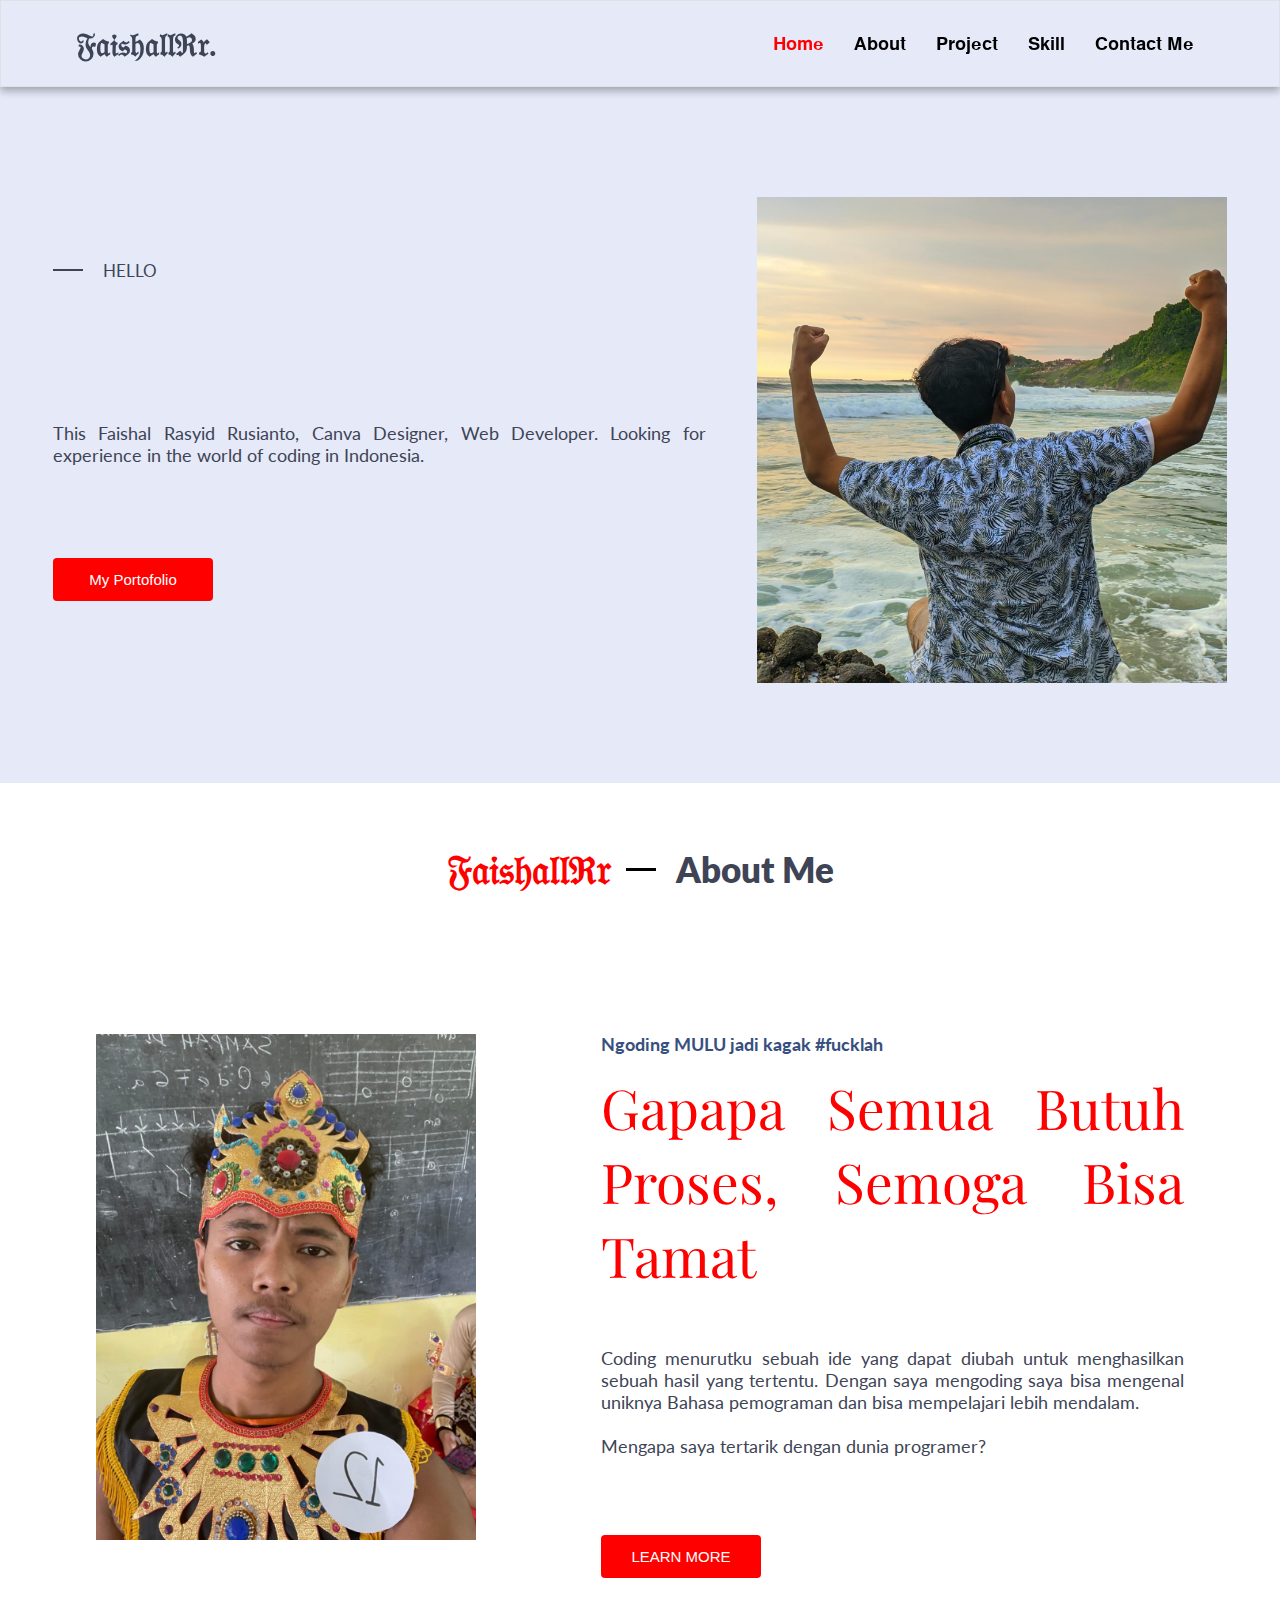
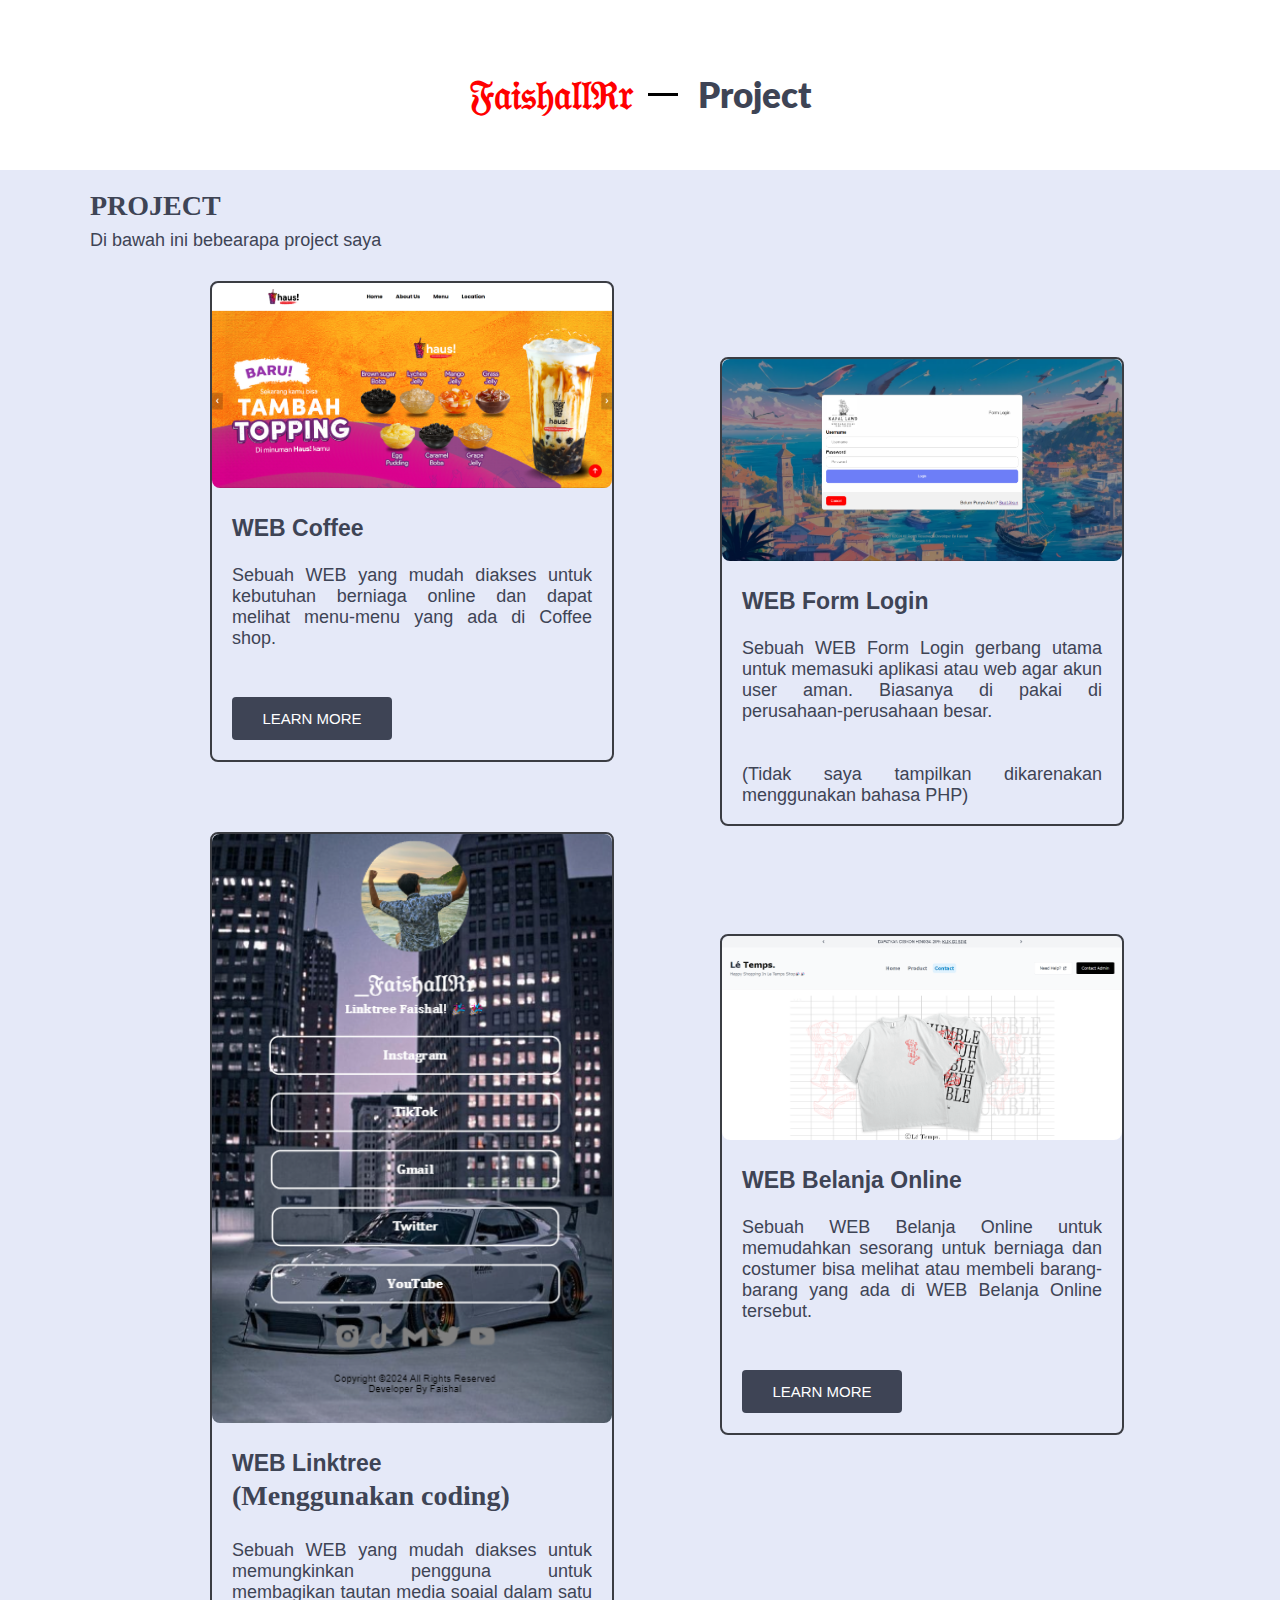
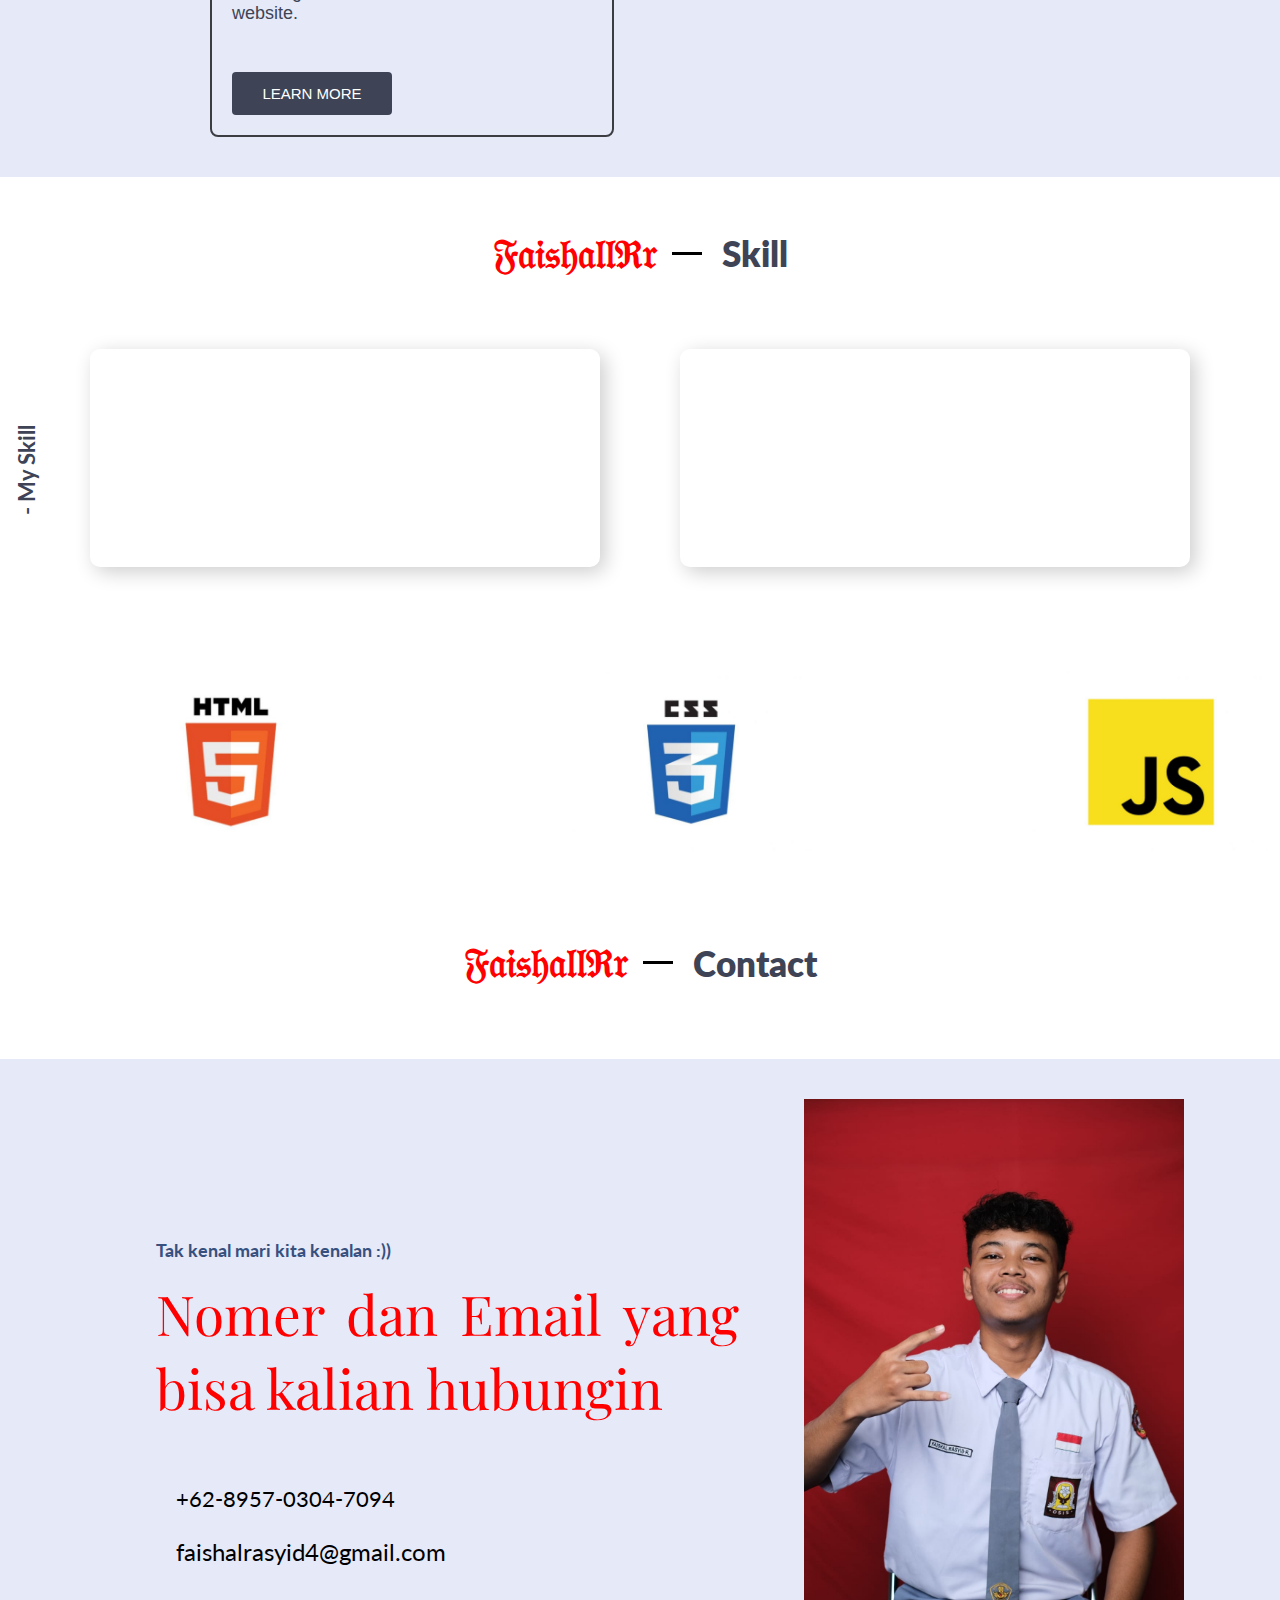
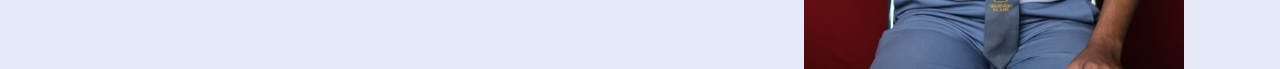
==== index.html @ b881c372 "testing" ====
<!DOCTYPE html>
<html lang="en">
  <head>
    <meta charset="UTF-8" />
    <meta name="viewport" content="width=device-width, initial-scale=1.0" />
    <title>MyPortofolio</title>

    <link rel="preconnect" href="https://fonts.googleapis.com" />
    <link rel="preconnect" href="https://fonts.gstatic.com" crossorigin />
    <link
      href="https://fonts.googleapis.com/css2?family=Lato:ital,wght@0,100;0,300;0,400;0,700;0,900;1,100;1,300;1,400;1,700;1,900&family=Lexend:wght@100..900&display=swap"
      rel="stylesheet"
    />

    <link rel="preconnect" href="https://fonts.googleapis.com" />
    <link rel="preconnect" href="https://fonts.gstatic.com" crossorigin />
    <link
      href="https://fonts.googleapis.com/css2?family=Playfair+Display:ital,wght@0,400..900;1,400..900&display=swap"
      rel="stylesheet"
    />

    <link
      rel="stylesheet"
      href="https://cdnjs.cloudflare.com/ajax/libs/font-awesome/6.6.0/css/all.min.css"
      integrity="sha512-Kc323vGBEqzTmouAECnVceyQqyqdsSiqLQISBL29aUW4U/M7pSPA/gEUZQqv1cwx4OnYxTxve5UMg5GT6L4JJg=="
      crossorigin="anonymous"
      referrerpolicy="no-referrer"
    />
    <link rel="stylesheet" href="style.css" />
  </head>

  <body>
    <div id="home"></div>
    <header>
      <h1 class="logo"><a href="#home" class="icon-1">𝔉𝔞𝔦𝔰𝔥𝔞𝔩𝔩ℜ𝔯.</a></h1>
      <nav>
        <ul>
          <li>
            <a href="#home" class="navbar" style="color: red" href="#home"
              >𝐇𝐨𝐦𝐞
            </a>
          </li>
          <li><a href="#about" class="navbar" href="#about">𝐀𝐛𝐨𝐮𝐭 </a></li>
          <li>
            <a href="#project" class="navbar" href="#service">𝐏𝐫𝐨𝐣𝐞𝐜𝐭 </a>
          </li>
          <li><a href="#skill" class="navbar" href="#pages">𝐒𝐤𝐢𝐥𝐥 </a></li>
          <li>
            <a href="#contact" class="navbar" href="#blog">𝐂𝐨𝐧𝐭𝐚𝐜𝐭 𝐌𝐞 </a>
          </li>
        </ul>
      </nav>
    </header>

    <div class="container">
      <div class="wrapper">
        <div class="line-text">
          <div class="line"></div>
          <div class="text">HELLO</div>
        </div>
        <div class="text-container">
          <p class="username">
            I’m <span style="color: red">Faishal</span> Rasyid Rusianto
          </p>
        </div>
        <p class="font-text-intro">
          This Faishal Rasyid Rusianto, Canva Designer, Web Developer. Looking
          for experience in the world of coding in Indonesia.
        </p>
        <div class="icon">
          <a href="https://wa.me/62895703047094">
            <i class="fa-brands fa-whatsapp icons"></i
          ></a>
          <a href="https://www.instagram.com/_faishallrr/">
            <i class="fa-brands fa-instagram icons"></i
          ></a>
          <a href="https://x.com/dho_edho24"
            ><i class="fa-brands fa-square-x-twitter icons"></i
          ></a>
          <a href="https://www.tiktok.com/@faishallrr_">
            <i class="fa-brands fa-tiktok icons"></i
          ></a>
          <a href="mailto: faishalrasyid4@gmail.com">
            <i class="fa-solid fa-envelope icons"></i
          ></a>
          <a href="https://github.com/FaishallRr">
            <i class="fa-brands fa-github icons"></i
          ></a>
        </div>
        <a href="#about"
          ><button class="btn-next"><span>My Portofolio</span></button></a
        >
      </div>
      <img class="img-owner" src="./img/bg1.jpg" alt="owner" />
    </div>

    <div id="about" class="wrapper-1">
      <div class="text-center">
        <h1 class="title">
          <span href="#home" style="color: red">𝔉𝔞𝔦𝔰𝔥𝔞𝔩𝔩ℜ𝔯</span>
        </h1>
        <div class="line-1"></div>
        <p class="description">About Me</p>
      </div>
    </div>

    <div class="container-1">
      <div class="wrapper-2">
        <img class="owner" src="./img/owner.jpg" alt="owner" />
        <div class="title-1">
          <p class="title-3" style="color: #37507e">
            Ngoding MULU jadi kagak #fucklah
          </p>
          <div class="title-2">
            <p class="title-2">Gapapa Semua Butuh Proses, Semoga Bisa Tamat</p>
          </div>
          <p class="text-description">
            Coding menurutku sebuah ide yang dapat diubah untuk menghasilkan
            sebuah hasil yang tertentu. Dengan saya mengoding saya bisa mengenal
            uniknya Bahasa pemograman dan bisa mempelajari lebih mendalam.<br />
            <br />
            Mengapa saya tertarik dengan dunia programer?
          </p>
          <a href="./membantu.html"
            ><button class="btn-next-1"><span>LEARN MORE</span></button></a
          >
        </div>
      </div>
    </div>

    <div class="wrapper-project">
      <div class="text-center">
        <h1 class="title"><span style="color: red">𝔉𝔞𝔦𝔰𝔥𝔞𝔩𝔩ℜ𝔯</span></h1>
        <div id="project" class="line-1"></div>
        <p class="description">Project</p>
      </div>
    </div>

    <div class="text-project">
      <div class="background-project">
        <p class="project-title-1">PROJECT</p>
        <p class="project-description-1">Di bawah ini bebearapa project saya</p>
      </div>

      <div class="project">
        <div class="title-project">
          <div class="container-img">
            <img class="project-1" src="./img/project-1.png" alt="project-1" />
            <p class="project-title">WEB Coffee</p>
            <p class="project-description">
              Sebuah WEB yang mudah diakses untuk kebutuhan berniaga online dan
              dapat melihat menu-menu yang ada di Coffee shop.
            </p>
            <a href="https://websitekopiinaja.netlify.app/"
              ><button class="btn-next-2"><span>LEARN MORE</span></button></a
            >
          </div>
        </div>
        <div class="title-project">
          <div class="container-img-1">
            <img class="project-1" src="./img/project-2.png" alt="project-1" />
            <p class="project-title">WEB Form Login</p>
            <p class="project-description">
              Sebuah WEB Form Login gerbang utama untuk memasuki aplikasi atau
              web agar akun user aman. Biasanya di pakai di
              perusahaan-perusahaan besar. <br /><br /><br />

              (Tidak saya tampilkan dikarenakan menggunakan bahasa PHP)
            </p>
          </div>
        </div>
      </div>

      <div class="project">
        <div class="title-project">
          <div class="container-img-2">
            <img class="project-1" src="./img/project-4.png" alt="project-1" />
            <p class="project-title">WEB Linktree</p>
            <p class="project-title-1">(Menggunakan coding)</p>
            <p class="project-description">
              Sebuah WEB yang mudah diakses untuk memungkinkan pengguna untuk
              membagikan tautan media soaial dalam satu website.
            </p>
            <a href="https://linktreefaishalrr.netlify.app/"
              ><button class="btn-next-2"><span>LEARN MORE</span></button></a
            >
          </div>
        </div>
        <div class="title-project">
          <div class="container-img-3">
            <img class="project-1" src="./img/project-3.png" alt="project-1" />
            <p class="project-title">WEB Belanja Online</p>
            <p class="project-description">
              Sebuah WEB Belanja Online untuk memudahkan sesorang untuk berniaga
              dan costumer bisa melihat atau membeli barang-barang yang ada di
              WEB Belanja Online tersebut.
            </p>
            <a href="https://websiteletemps.netlify.app/"
              ><button class="btn-next-2"><span>LEARN MORE</span></button></a
            >
          </div>
        </div>
      </div>
    </div>

    <div id="skill" class="wrapper-skill">
      <div class="text-center">
        <h1 class="title"><span style="color: red">𝔉𝔞𝔦𝔰𝔥𝔞𝔩𝔩ℜ𝔯</span></h1>
        <div class="line-1"></div>
        <p class="description">Skill</p>
      </div>
    </div>

    <div class="container-1">
      <div class="skill">
        <div class="skill-bars">
          <div class="bar">
            <div class="info">
              <span>HTML</span>
            </div>
            <div class="progress-line html">
              <span></span>
            </div>
          </div>
          <div class="bar">
            <div class="info">
              <span>CSS</span>
            </div>
            <div class="progress-line css">
              <span></span>
            </div>
          </div>
          <div class="bar">
            <div class="info">
              <span>Javascript</span>
            </div>
            <div class="progress-line javascript">
              <span></span>
            </div>
          </div>
        </div>

        <div class="skill-bars">
          <div class="bar">
            <div class="info">
              <span>PHP</span>
            </div>
            <div class="progress-line microsoft">
              <span></span>
            </div>
          </div>
          <div class="bar">
            <div class="info">
              <span>Mobile</span>
            </div>
            <div class="progress-line adobe">
              <span></span>
            </div>
          </div>
        </div>
      </div>
      <p class="inclined-text">- My Skill</p>
    </div>

    <div class="logo-container-1">
      <div class="logos-1">
        <img src="./img/gambar-1.jpg" alt="Logo 1" />
        <img src="./img/gambar-2.jpg" alt="Logo 2" />
        <img src="./img/gambar-3.jpg" alt="Logo 3" />
        <img src="./img/gambar-4.jpg" alt="Logo 4" />
        <img src="./img/gambar-1.jpg" alt="Logo 5" />
        <img src="./img/gambar-2.jpg" alt="Logo 6" />
        <img src="./img/gambar-3.jpg" alt="Logo 7" />
        <img src="./img/gambar-4.jpg" alt="Logo 8" />

        <img src="./img/gambar-1.jpg" alt="Logo 1" />
        <img src="./img/gambar-2.jpg" alt="Logo 2" />
        <img src="./img/gambar-3.jpg" alt="Logo 3" />
        <img src="./img/gambar-4.jpg" alt="Logo 4" />
        <img src="./img/gambar-1.jpg" alt="Logo 5" />
        <img src="./img/gambar-2.jpg" alt="Logo 6" />
        <img src="./img/gambar-3.jpg" alt="Logo 7" />
        <img src="./img/gambar-4.jpg" alt="Logo 8" />

        <img src="./img/gambar-1.jpg" alt="Logo 1" />
        <img src="./img/gambar-2.jpg" alt="Logo 2" />
        <img src="./img/gambar-3.jpg" alt="Logo 3" />
        <img src="./img/gambar-4.jpg" alt="Logo 4" />
        <img src="./img/gambar-1.jpg" alt="Logo 5" />
        <img src="./img/gambar-2.jpg" alt="Logo 6" />
        <img src="./img/gambar-3.jpg" alt="Logo 7" />
        <img src="./img/gambar-4.jpg" alt="Logo 8" />
      </div>
    </div>

    <script>
      document.addEventListener("DOMContentLoaded", function () {
        const logos = document.querySelector(".logos");

        // Gandakan konten logo agar scrolling terlihat terus menerus
        logos.innerHTML +=
          logos.innerHTML +=
          logos.innerHTML +=
          logos.innerHTML +=
          logos.innerHTML +=
            logos.innerHTML;
      });
    </script>

    <div id="skill" class="wrapper-skill-1">
      <div class="text-center">
        <h1 class="title"><span style="color: red">𝔉𝔞𝔦𝔰𝔥𝔞𝔩𝔩ℜ𝔯</span></h1>
        <div class="line-1"></div>
        <p class="description">Contact</p>
      </div>
    </div>

    <div id="contact" class="container-3">
      <div class="wrapper-2">
        <div class="title-1">
          <p class="title-3" style="color: #37507e">
            Tak kenal mari kita kenalan :))
          </p>
          <div class="title-2">
            <p class="title-2">Nomer dan Email yang bisa kalian hubungin</p>
          </div>
          <div class="icons-1">
            <a href="https://wa.me/62895703047094" class="huruf-icon">
              <i class="text-icon fa-brands fa-whatsapp icons-1"> </i>
              +62-8957-0304-7094</a
            >
          </div>
          <div class="icons-1">
            <a href="mailto: faishalrasyid4@gmail.com" class="huruf-icon">
              <i class="text-icon fa-solid fa-envelope icons-1"> </i>
            </a>
            <a href="mailto: faishalrasyid4@gmail.com" class="icons-text"
              >faishalrasyid4@gmail.com</a
            >
          </div>
        </div>
        <img class="container-owner owner" src="./img/bg2.jpg" alt="owner" />
      </div>
    </div>
  </body>
</html>
---- style.css ----
*,
html {
  scroll-behavior: smooth;
}

body {
  padding: 0;
  margin: 0;
  font-family: "Lato", sans-serif;
  box-sizing: border-box;
}

header {
  position: sticky;
  top: 0;

  width: auto;
  height: auto;
  background-color: #e5e9f8;
  color: black;
  display: flex;
  flex-wrap: wrap;
  justify-content: center;
  align-items: center;
  gap: 15px;
  z-index: 10;

  border: 1px solid #dee2e6;
  box-shadow: 0 4px 8px rgba(0, 0, 0, 0.3);
}

nav ul {
  display: flex;
  transform: translatex(-70px);
  -webkit-transform: translatex(-70px);
  -moz-transform: translatex(-70px);
  -ms-transform: translatex(-70px);
  -o-transform: translatex(-70px);
}

li {
  list-style-type: none;
  padding: 15px;
  font-size: 18px;
}

.navbar {
  text-decoration: none;
  color: black;
}

.navbar:hover {
  color: red;
  transition: all 0.5s ease 0s;
  -webkit-transition: all 0.5s ease 0s;
  -moz-transition: all 0.5s ease 0s;
  -ms-transition: all 0.5s ease 0s;
  -o-transition: all 0.5s ease 0s;
}

.logo {
  cursor: pointer;
  margin-right: auto;
  margin-left: 75px;
  font-size: 40;
}

.logo:hover {
  color: red;
  transition: all 0.5s ease 0s;
  -webkit-transition: all 0.5s ease 0s;
  -moz-transition: all 0.5s ease 0s;
  -ms-transition: all 0.5s ease 0s;
  -o-transition: all 0.5s ease 0s;
}

.btn-contact {
  cursor: pointer;
  background-color: red;
  color: white;
  border: none;
  font-size: 16px;
  padding: 8px;
  margin-right: 30px;
  margin-left: 15px;
  border-radius: 8px 8px 8px 8px;
  -webkit-border-radius: 8px 8px 8px 8px;
  -moz-border-radius: 8px 8px 8px 8px;
  -ms-border-radius: 8px 8px 8px 8px;
  -o-border-radius: 8px 8px 8px 8px;
}

.img-owner {
  max-width: 470px;
  width: 100%;
  margin-left: -65px;
  justify-content: center;
  align-items: center;
}

.text-intro {
  background-color: #3e4455;
}

.line-text {
  display: flex;
  align-items: center;
  margin: 0px;
}
.line {
  flex-grow: 1; /* Membuat garis mengisi ruang yang tersedia */
  border-bottom: 2px solid #3e4455;
  margin-right: 20px; /* Jarak antara garis dan teks */
  /* Ubah nilai ini untuk mengatur panjang garis */
  max-width: 30px; /* Panjang maksimum garis */
}

.text {
  font-family: "Lato", sans-serif;
  color: #3e4455;
  font-size: 17px;
}

.username {
  width: 90%;
  font-family: inherit;
  margin-top: 20px;
  font-size: 55px;
  font-weight: bold;
  color: #3e4455;
  white-space: nowrap;

  /*animasi transisi I`m Faishal*/
  overflow: hidden;
  width: 0;
  animation: typing 4s ease forwards, reverseTyping 4s ease 6s forwards;
  -webkit-animation: typing 4s ease forwards, reverseTyping 4s ease 6s forwards;
}

@keyframes typing {
  from {
    width: 0;
  }
  to {
    width: 90%;
  }
}

.font-text-intro {
  margin-top: 0px;
  font-family: "Lato", sans-serif;
  font-size: 18px;
  width: 85%;
  max-width: 1200px;
  text-align: justify;
  /* Membuat teks rata kanan-kiri */
  flex-wrap: wrap;
  /* Agar elemen bisa berpindah baris jika layar kecil */
  color: #3e4455;
}

.container {
  width: 100%;
  height: auto;
  padding: 0;
  padding-top: 110px;
  padding-bottom: 100px;
  display: flex;
  gap: 1px;
  justify-content: center;
  align-items: center;
  margin-top: 0px;
  flex-wrap: wrap;
  background-color: #e5e9f8;
}

.container-1 {
  width: 100%;
  height: auto;
  padding: 0;
  padding-top: 50px;
  display: flex;
  gap: 1px;
  justify-content: center;
  align-items: center;
  margin-bottom: 40px;
  margin-top: -40px;
  flex-direction: column;
}

.container-2 {
  width: 100%;
  height: auto;
  padding: 0;
  padding-top: 50px;
  display: flex;
  gap: 1px;
  justify-content: center;
  align-items: center;
  margin-top: 40px;
  flex-direction: column;
  background-color: #e5e9f8;
}

.container-3 {
  width: 100%;
  height: auto;
  padding: 0;
  padding-top: 0px;
  display: flex;
  gap: 1px;
  justify-content: center;
  align-items: center;
  margin-bottom: 0px;
  flex-direction: column;
  background-color: #e5e9f8;
  margin-top: -80px;
}

.wrapper-skill-1 {
  width: 100%;
  background-color: white;
  font-size: 15px;
  text-align: center;
  margin-top: -20px;
  margin-bottom: 120px;
}

.inclined-text {
  display: inline-block;
  /*Agartransformasibekerjadenganbaik*/
  font-size: 22px;
  /*Ukuranteks*/
  transform: rotate(-90deg);
  /*Kemiringantekstegaklurus*/
  transform-origin: left bottom;
  /*Titikasaltransformasi*/
  white-space: nowrap;
  /*Agartekstidakmembungkus*/
  font-weight: bolder;
  color: #3e4455;
  margin-right: 1110px;
  margin-top: -130px;
}

.wrapper {
  flex-wrap: wrap;
  width: 60%;
}

.btn-next {
  border-radius: 4px;
  background-color: red;
  border: none;
  color: #fff;
  text-align: center;
  font-size: 15px;
  padding: 13px;
  width: 160px;
  transition: all 0.5s;
  cursor: pointer;
  margin-top: 40px;
  -webkit-border-radius: 4px;
  -moz-border-radius: 4px;
  -ms-border-radius: 4px;
  -o-border-radius: 4px;
  margin-bottom: 20px;
}

.btn-next {
  cursor: pointer;
  display: inline-block;
  position: relative;
  transition: 0.5s;
}

.btn-next:after {
  content: "»";
  position: absolute;
  opacity: 0;
  top: 12px;
  right: -20px;
  transition: 0.5s;
}

.btn-next:hover {
  padding-right: 24px;
  padding-left: 8px;
}

.btn-next:hover:after {
  opacity: 1;
  right: 10px;
}

.btn-next-1 {
  border-radius: 4px;
  background-color: red;
  border: none;
  color: #fff;
  text-align: center;
  font-size: 15px;
  padding: 13px;
  width: 160px;
  transition: all 0.5s;
  cursor: pointer;
  margin-top: 60px;
  -webkit-border-radius: 4px;
  -moz-border-radius: 4px;
  -ms-border-radius: 4px;
  -o-border-radius: 4px;
  margin-bottom: 20px;
}

.btn-next-1 {
  cursor: pointer;
  display: inline-block;
  position: relative;
  transition: 0.5s;
}

.btn-next-1:after {
  content: "»";
  position: absolute;
  opacity: 0;
  top: 12px;
  right: -20px;
  transition: 0.5s;
}

.btn-next-1:hover {
  padding-right: 24px;
  padding-left: 8px;
}

.btn-next-1:hover:after {
  opacity: 1;
  right: 10px;
}

.wrapper-1 {
  text-align: center;
  justify-content: center;
  align-items: center;
  margin-top: 30px;
}

.text-center {
  text-align: center;
  justify-content: center;
  align-items: center;
  font-size: 20px;
  display: flex;
  gap: 15px;
}

.text-center-logo {
  text-align: center;
  justify-content: center;
  align-items: center;
  font-size: 20px;
  display: flex;
  gap: 15px;
}

.line-1 {
  flex-grow: 1; /* Membuat garis mengisi ruang yang tersedia */
  border-bottom: 3px solid black;
  margin-right: 20px; /* Jarak antara garis dan teks */
  /* Ubah nilai ini untuk mengatur panjang garis */
  max-width: 30px; /* Panjang maksimum garis */
  margin-right: 5px;
}

.description {
  font-family: "Lato", sans-serif;
  font-size: 35px;
  font-weight: 800;
  color: #3e4455;
}

.title {
  font-weight: 600;
}

.title-1 {
  font-family: "Lato", sans-serif;
  font-size: 18px;
  width: 65%;
  max-width: 1200px;
  text-align: justify;
  /* Membuat teks rata kanan-kiri */
  flex-wrap: wrap;
  /* Agar elemen bisa berpindah baris jika layar kecil */
  color: #3e4455;
  margin-left: 60px;
}

.title-2 {
  font-family: "Playfair Display", serif;
  font-size: 55px;
  color: red;
}

.title-3 {
  font-weight: bold;
  transform: translateY(40px);
  -webkit-transform: translateY(40px);
  -moz-transform: translateY(40px);
  -ms-transform: translateY(40px);
  -o-transform: translateY(40px);
}

.wrapper-2 {
  display: flex;
  width: 85%;
  height: auto;
  place-items: center;
  /*Centersitemsbothhorizontallyandvertically*/

  margin-top: 40px;
  gap: 65px;
}

.wrapper-skill {
  width: 100%;
  background-color: white;
  font-size: 15px;
  text-align: center;
  margin-top: 20px;
  margin-bottom: -80px;
}

.owner {
  max-width: 380px;
  width: 100%;
  flex-wrap: wrap;
}

.color-red {
  font-family: "Playfair Display", serif;
  color: red;
}

.text-description {
  margin-top: 40px;
}

::selection {
  color: #fff;
  background: #6594ee;
}
.skill-bars {
  padding: 25px 30px;
  margin-top: 70px;
  width: 450px;
  background: #fff;
  box-shadow: 5px 5px 20px rgba(0, 0, 0, 0.2);
  border-radius: 10px;
  justify-content: center;
  align-items: center;
}

.skill-bars .bar {
  margin: 20px 0;
}
.skill-bars .bar:first-child {
  margin-top: 0px;
}
.skill-bars .bar .info {
  margin-bottom: 5px;
}
.skill-bars .bar .info span {
  font-weight: 500;
  font-size: 17px;
  opacity: 0;
  animation: showText 0.5s 1s linear forwards;
}
@keyframes showText {
  100% {
    opacity: 1;
  }
}
.skill-bars .bar .progress-line {
  height: 10px;
  width: 100%;
  background: #f0f0f0;
  position: relative;
  transform: scaleX(0);
  transform-origin: left;
  border-radius: 10px;
  box-shadow: inset 0 1px 1px rgba(0, 0, 0, 0.05),
    0 1px rgba(255, 255, 255, 0.8);
  animation: animate 1s cubic-bezier(1, 0, 0.5, 1) forwards;
}
@keyframes animate {
  100% {
    transform: scaleX(1);
  }
}
.bar .progress-line span {
  height: 100%;
  position: absolute;
  border-radius: 10px;
  transform: scaleX(0);
  transform-origin: left;
  background: #3e4455;
  animation: animate 1s 1s cubic-bezier(1, 0, 0.5, 1) forwards;
}
.bar .progress-line.html span {
  width: 75%;
}
.bar .progress-line.css span {
  width: 55%;
}
.bar .progress-line.javascript span {
  width: 35%;
}
.bar .progress-line.microsoft span {
  width: 30%;
}
.bar .progress-line.adobe span {
  width: 15%;
}
.progress-line span::before {
  position: absolute;
  content: "";
  top: -10px;
  right: 0;
  height: 0;
  width: 0;
  border: 7px solid transparent;
  border-bottom-width: 0px;
  border-right-width: 0px;
  border-top-color: #37507e;
  opacity: 0;
  animation: showText2 0.5s 1.5s linear forwards;
}
.progress-line span::after {
  position: absolute;
  top: -28px;
  right: 0;
  font-weight: 500;
  background: #37507e;
  color: #fff;
  padding: 1px 8px;
  font-size: 12px;
  border-radius: 3px;
  opacity: 0;
  animation: showText2 0.5s 1.5s linear forwards;
}
@keyframes showText2 {
  100% {
    opacity: 1;
  }
}
.progress-line.html span::after {
  content: "75%";
}
.progress-line.css span::after {
  content: "55%";
}
.progress-line.javascript span::after {
  content: "35%";
}
.progress-line.microsoft span::after {
  content: "30%";
}
.progress-line.adobe span::after {
  content: "15%";
}

.skill {
  display: flex;
  gap: 80px;
  padding-bottom: 10px;
  margin-bottom: 40px;
}

.icons {
  font-size: 28px;
  margin: 12px;
  color: rgb(0, 0, 0);
}

.icons:hover {
  color: red;
  transition: all 0.5s ease 0s;
  -webkit-transition: all 0.5s ease 0s;
  -moz-transition: all 0.5s ease 0s;
  -ms-transition: all 0.5s ease 0s;
  -o-transition: all 0.5s ease 0s;
}

.title-project {
  font-family: "Lato", sans-serif;
  display: flex;
  font-size: 18px;
  width: 65%;
  max-width: 1200px;
  text-align: justify;
  /* Membuat teks rata kanan-kiri */
  flex-wrap: wrap;
  /* Agar elemen bisa berpindah baris jika layar kecil */
  color: #3e4455;
  margin-left: 60px;
}

.container-img {
  width: 400px;
  height: auto;
  border-radius: 8px 8px 8px 8px;
  -webkit-border-radius: 8px 8px 8px 8px;
  -moz-border-radius: 8px 8px 8px 8px;
  -ms-border-radius: 8px 8px 8px 8px;
  -o-border-radius: 8px 8px 8px 8px;
  border: 2px solid #3b3d43;
  transform: translateX(150px);
  -webkit-transform: translateX(150px);
  -moz-transform: translateX(150px);
  -ms-transform: translateX(150px);
  -o-transform: translateX(150px);
}

.container-img-1 {
  width: 400px;
  height: auto;
  border-radius: 8px 8px 8px 8px;
  -webkit-border-radius: 8px 8px 8px 8px;
  -moz-border-radius: 8px 8px 8px 8px;
  -ms-border-radius: 8px 8px 8px 8px;
  -o-border-radius: 8px 8px 8px 8px;
  border: 2px solid #3b3d43;
  transform: translateX(20px) translateY(70px);
  -webkit-transform: translateX(20px) translateY(70px);
  -moz-transform: translateX(20px) translateY(70px);
  -ms-transform: translateX(20px) translateY(70px);
  -o-transform: translateX(20px) translateY(70px);
}

.container-img-3 {
  width: 400px;
  height: auto;
  border-radius: 8px 8px 8px 8px;
  -webkit-border-radius: 8px 8px 8px 8px;
  -moz-border-radius: 8px 8px 8px 8px;
  -ms-border-radius: 8px 8px 8px 8px;
  -o-border-radius: 8px 8px 8px 8px;
  border: 2px solid #3b3d43;
  transform: translateX(20px) translateY(-100px);
  -webkit-transform: translateX(20px) translateY(-100px);
  -moz-transform: translateX(20px) translateY(-100px);
  -ms-transform: translateX(20px) translateY(-100px);
  -o-transform: translateX(20px) translateY(-100px);
}

.container-img-2 {
  width: 400px;
  height: auto;
  border-radius: 8px 8px 8px 8px;
  -webkit-border-radius: 8px 8px 8px 8px;
  -moz-border-radius: 8px 8px 8px 8px;
  -ms-border-radius: 8px 8px 8px 8px;
  -o-border-radius: 8px 8px 8px 8px;
  border: 2px solid #3b3d43;
  transform: translateX(150px) translateY(0px);
  -webkit-transform: translateX(150px) translateY(0px);
  -moz-transform: translateX(150px) translateY(0px);
  -ms-transform: translateX(150px) translateY(0px);
  -o-transform: translateX(150px) translateY(0px);
}

.project-1 {
  width: 400px;
  border-radius: 8px 8px 8px 8px;
  -webkit-border-radius: 8px 8px 8px 8px;
  -moz-border-radius: 8px 8px 8px 8px;
  -ms-border-radius: 8px 8px 8px 8px;
  -o-border-radius: 8px 8px 8px 8px;
}

.project {
  justify-content: center;
  align-items: center;
  margin-top: 30px;
  padding-bottom: 40px;
  display: flex;
  background-color: #e5e9f8;
  justify-content: center;
  align-items: center;
}

.project-title {
  font-family: "Roboto", sans-serif !important;
  font-weight: 600;
  color: #3e4455;
  font-size: 23px;
  margin-left: 20px;
}

.project-title-1 {
  font-size: 23px;
  margin-top: -20px;
}

.project-description {
  width: 90%;
  font-family: "Roboto", sans-serif !important;
  color: #3e4455;
  font-size: 18px;
  margin-left: 20px;
  text-align: justify;
}

.project-title-1 {
  font-family: "Zen Dots";
  font-weight: 600;
  color: #3e4455;
  font-size: 28px;
  margin-left: 20px;
}

.project-description-1 {
  font-family: "Roboto", sans-serif !important;
  color: #3e4455;
  font-size: 18px;
  margin-left: 20px;
  margin-top: -20px;
}

.text-project {
  padding-top: 25px;
  margin-top: 20px;
  background-color: #e5e9f8;
}

.background-project {
  margin-left: 70px;
  padding-top: 15px;
}

.btn-next-2 {
  border-radius: 4px;
  background-color: #3e4455;
  border: none;
  color: white;
  text-align: center;
  font-size: 15px;
  padding: 13px;
  width: 160px;
  transition: all 0.5s;
  cursor: pointer;
  margin-top: 30px;
  -webkit-border-radius: 4px;
  -moz-border-radius: 4px;
  -ms-border-radius: 4px;
  -o-border-radius: 4px;
  margin-bottom: 20px;
  margin-left: 20px;
}

.btn-next-2 {
  cursor: pointer;
  display: inline-block;
  position: relative;
  transition: 0.5s;
}

.btn-next-2:after {
  content: "»";
  position: absolute;
  opacity: 0;
  top: 12px;
  right: -20px;
  transition: 0.5s;
}

.btn-next-2:hover {
  padding-right: 24px;
  padding-left: 8px;
}

.btn-next-2:hover:after {
  opacity: 1;
  right: 10px;
}

.slideshow-container {
  transform: translateY(30px);
  max-width: 500px;
  position: relative;
  margin: auto;
  -webkit-transform: translateY(30px);
  -moz-transform: translateY(30px);
  -ms-transform: translateY(30px);
  -o-transform: translateY(30px);
}

.icons-1 {
  font-size: 28px;
  color: #363b4a;
  margin-bottom: 20px;
  transform: translateX(-20px);
  -webkit-transform: translateX(-20px);
  -moz-transform: translateX(-20px);
  -ms-transform: translateX(-20px);
  -o-transform: translateX(-20px);
}

.icons-1:hover {
  color: red;
  transition: all 0.5s ease 0s;
  -webkit-transition: all 0.5s ease 0s;
  -moz-transition: all 0.5s ease 0s;
  -ms-transition: all 0.5s ease 0s;
  -o-transition: all 0.5s ease 0s;
}

.huruf-icon {
  font-size: 22px;
  color: black;
  margin-left: 40px;
  text-decoration: none;
  transform: translateY(5px);
  -webkit-transform: translateY(5px);
  -moz-transform: translateY(5px);
  -ms-transform: translateY(5px);
  -o-transform: translateY(5px);
}

.text-icon {
  transform: translateX(-25px) translateY(5px);
  -webkit-transform: translateX(-25px) translateY(5px);
  -moz-transform: translateX(-25px) translateY(5px);
  -ms-transform: translateX(-25px) translateY(5px);
  -o-transform: translateX(-25px) translateY(5px);
}

.icons-text {
  color: black;
  text-decoration: none;
  font-size: 24px;
  transform: translateX(70px) translateY(-70px);
  -webkit-transform: translateX(70px) translateY(-70px);
  -moz-transform: translateX(70px) translateY(-70px);
  -ms-transform: translateX(70px) translateY(-70px);
  -o-transform: translateX(70px) translateY(-70px);
}

.icon-1 {
  cursor: pointer;
  margin-right: auto;
  font-size: 40;
  color: #3e4455;
  text-decoration: none;
}

.icon-1:hover {
  color: red;
  transition: all 0.5s ease 0s;
  -webkit-transition: all 0.5s ease 0s;
  -moz-transition: all 0.5s ease 0s;
  -ms-transition: all 0.5s ease 0s;
  -o-transition: all 0.5s ease 0s;
}

@keyframes scroll-left {
  0% {
    transform: translateX(0);
  }
  100% {
    transform: translateX(-70%);
    -webkit-transform: translateX(-70%);
    -moz-transform: translateX(-70%);
    -ms-transform: translateX(-70%);
    -o-transform: translateX(-70%);
  }
}

.logo-container-1 {
  margin-top: 90px;
  margin-bottom: 30px;
  width: 99%;
  overflow: hidden;
  background-color: #fff;
  border: 1px solid white;
}

.logos-1 {
  display: flex;
  width: max-content;
  animation: scroll-left 50s linear infinite;
  -webkit-animation: scroll-left 50s linear infinite;
}

.logos-1 img {
  width: 440px;
  height: auto;
  padding: 10px;
  margin: 0 0px;
}

@media screen and (max-width: 1200px) {
  .body {
    padding: 0;
    margin: 0 auto;
  }
  .icons {
    transform: translatex(-70px);
    -webkit-transform: translatex(-70px);
    -moz-transform: translatex(-70px);
    -ms-transform: translatex(-70px);
    -o-transform: translatex(-70px);
  }
  .wrapper {
    width: 100%;
    max-width: 500px;
    height: auto;
    padding: 0px;
    text-align: center;
  }
  .line {
    width: 100%;
    max-width: 35px;
    margin-left: 5px;
  }
  .text {
    width: 100%;
    max-width: 500px;
    font-size: 15px;
    text-align: left;
  }
  .line-text {
    width: 100%;
    max-width: 500px;
    margin-left: 15px;
  }
  .username {
    width: 100%;
    max-width: 700px;
    font-size: 28px;
  }
  .font-text-intro {
    width: 88%;
    max-width: 500px;
    height: auto;
    font-size: 17px;
    margin-left: 20px;
  }
  .btn-next {
    right: 95px;
    margin-bottom: 70px;
    margin-right: 110px;
  }
  .img-owner {
    width: 80%;
    max-width: 500px;
    margin: auto;
  }
  .wrapper-1 .text-center {
    width: 100%;
    background-color: white;
    font-size: 15px;
    text-align: center;
  }
  .description {
    max-width: 500px;
    font-size: 22px;
    text-align: center;
  }
  .wrapper-2 {
    display: flex;
  }
  .wrapper-1 {
    margin-top: 50px;
    margin-bottom: -110px;
  }
  .wrapper-project {
    margin-top: -50px;
    margin-bottom: 50px;
  }
  .wrapper-skill {
    margin-top: 45px;
    margin-bottom: 50px;
  }
  .owner {
    width: 100%;
    max-width: 500px;
    flex-wrap: wrap;
    justify-content: center;
  }
  .title-1 {
    width: 100%;
    max-width: 500px;
    margin-right: 60px;
  }
  .title-3 {
    width: 100%;
    max-width: 280px;
    font-size: 16px;
  }
  .title-2 {
    width: 100%;
    max-width: 1200px;
    font-size: 32px;
    margin-top: 65px;
  }
  .text-description {
    width: 100%;
    max-width: 500px;
    font-size: 17px;
    text-align: inherit;
  }
  .btn-next-1 {
    margin-bottom: 50px;
  }
  .skill {
    margin-top: 20px;
  }
  .skill-bars {
    width: 250px;
    justify-content: center;
    align-items: center;
    margin-top: -40px;
    margin-bottom: 30px;
  }

  .project {
    display: flex;
    margin-right: 160px;
  }
  .container-img {
    width: 300px;
    height: auto;
    border-radius: 8px 8px 8px 8px;
    -webkit-border-radius: 8px 8px 8px 8px;
    -moz-border-radius: 8px 8px 8px 8px;
    -ms-border-radius: 8px 8px 8px 8px;
    -o-border-radius: 8px 8px 8px 8px;
    border: 2px solid #3b3d43;
    transform: translateX(120px);
    -webkit-transform: translateX(120px);
    -moz-transform: translateX(120px);
    -ms-transform: translateX(120px);
    -o-transform: translateX(120px);
  }
  .container-img-1 {
    width: 300px;
    height: auto;
    border-radius: 8px 8px 8px 8px;
    -webkit-border-radius: 8px 8px 8px 8px;
    -moz-border-radius: 8px 8px 8px 8px;
    -ms-border-radius: 8px 8px 8px 8px;
    -o-border-radius: 8px 8px 8px 8px;
    border: 2px solid #3b3d43;
    margin-top: 30px;
    transform: translateX(90px) translateY(40px);
    -webkit-transform: translateX(90px) translateY(40px);
    -moz-transform: translateX(90px) translateY(40px);
    -ms-transform: translateX(90px) translateY(40px);
    -o-transform: translateX(90px) translateY(40px);
  }
  .container-img-3 {
    margin-top: 140px;
    width: 300px;
    height: auto;
    border-radius: 8px 8px 8px 8px;
    -webkit-border-radius: 8px 8px 8px 8px;
    -moz-border-radius: 8px 8px 8px 8px;
    -ms-border-radius: 8px 8px 8px 8px;
    -o-border-radius: 8px 8px 8px 8px;
    border: 2px solid #3b3d43;
    transform: translateX(90px) translateY(-210px);
    -webkit-transform: translateX(90px) translateY(-210px);
    -moz-transform: translateX(90px) translateY(-210px);
    -ms-transform: translateX(90px) translateY(-210px);
    -o-transform: translateX(90px) translateY(-210px);
  }

  .container-img-2 {
    margin-top: -35px;
    width: 300px;
    height: auto;
    border-radius: 8px 8px 8px 8px;
    -webkit-border-radius: 8px 8px 8px 8px;
    -moz-border-radius: 8px 8px 8px 8px;
    -ms-border-radius: 8px 8px 8px 8px;
    -o-border-radius: 8px 8px 8px 8px;
    border: 2px solid #3b3d43;
    transform: translateX(120px) translateY(-30px);
    -webkit-transform: translateX(120px) translateY(-30px);
    -moz-transform: translateX(120px) translateY(-30px);
    -ms-transform: translateX(120px) translateY(-30px);
    -o-transform: translateX(120px) translateY(-30px);
  }
  .title-project {
    flex-direction: column;
    flex-wrap: wrap;
  }
  .project-title-1 {
    font-size: 23px;
    margin-top: -20px;
  }
  .project-1 {
    width: 300px;
  }
  .project-description {
    width: 85%;
    text-align: justify;
  }
  .background-project {
    margin-left: 110px;
  }
}

@media screen and (max-width: 1000px) {
  .body {
    padding: 0;
    margin: 0 auto;
  }
  .icons {
    transform: translatex(-80px);
    -webkit-transform: translatex(-80px);
    -moz-transform: translatex(-80px);
    -ms-transform: translatex(-80px);
    -o-transform: translatex(-80px);
  }
  .title {
    font-size: 30px;
  }
  .wrapper {
    width: 100%;
    max-width: 500px;
    height: auto;
    padding: 0px;
    text-align: center;
  }
  .line {
    width: 100%;
    max-width: 35px;
    margin-left: 5px;
  }
  .title {
    font-size: 30px;
  }
  .text {
    width: 100%;
    max-width: 500px;
    font-size: 15px;
    text-align: left;
  }
  .line-text {
    width: 100%;
    max-width: 500px;
    margin-left: 15px;
  }
  .username {
    width: 100%;
    max-width: 700px;
    font-size: 28px;
  }
  .font-text-intro {
    width: 88%;
    max-width: 500px;
    height: auto;
    font-size: 17px;
    margin-left: 20px;
  }
  .btn-next {
    right: 95px;
    margin-bottom: 70px;
    margin-right: 110px;
  }
  .img-owner {
    width: 80%;
    max-width: 500px;
    margin: auto;
  }
  .wrapper-1 .text-center {
    width: 100%;
    background-color: white;
    font-size: 15px;
    text-align: center;
  }
  .description {
    max-width: 500px;
    font-size: 22px;
    text-align: center;
  }
  .wrapper-2 {
    flex-direction: column;
  }
  .wrapper-1 {
    margin-top: 50px;
    margin-bottom: 15px;
  }
  .wrapper-project {
    margin-top: -50px;
    margin-bottom: 50px;
  }
  .wrapper-skill {
    margin-top: 45px;
    margin-bottom: 50px;
  }
  .owner {
    width: 100%;
    max-width: 500px;
    flex-wrap: wrap;
    justify-content: center;
  }
  .title-1 {
    width: 100%;
    max-width: 500px;
    margin-right: 60px;
  }
  .title-3 {
    width: 100%;
    max-width: 280px;
    font-size: 16px;
  }
  .title-2 {
    width: 100%;
    max-width: 1200px;
    font-size: 32px;
    margin-top: 65px;
  }
  .text-description {
    width: 100%;
    max-width: 500px;
    font-size: 17px;
    text-align: inherit;
  }
  .btn-next-1 {
    margin-bottom: 50px;
  }
  .skill {
    margin-top: 20px;
  }
  .skill-bars {
    width: 250px;
    justify-content: center;
    align-items: center;
    margin-top: -40px;
    margin-bottom: 30px;
  }

  .project {
    display: flex;
    margin-right: 160px;
  }
  .container-img {
    width: 300px;
    height: auto;
    border-radius: 8px 8px 8px 8px;
    -webkit-border-radius: 8px 8px 8px 8px;
    -moz-border-radius: 8px 8px 8px 8px;
    -ms-border-radius: 8px 8px 8px 8px;
    -o-border-radius: 8px 8px 8px 8px;
    border: 2px solid #3b3d43;
    transform: translateX(70px);
    -webkit-transform: translateX(70px);
    -moz-transform: translateX(70px);
    -ms-transform: translateX(70px);
    -o-transform: translateX(70px);
  }
  .container-img-1 {
    width: 300px;
    height: auto;
    border-radius: 8px 8px 8px 8px;
    -webkit-border-radius: 8px 8px 8px 8px;
    -moz-border-radius: 8px 8px 8px 8px;
    -ms-border-radius: 8px 8px 8px 8px;
    -o-border-radius: 8px 8px 8px 8px;
    border: 2px solid #3b3d43;
    margin-top: 30px;
    transform: translateX(30px) translateY(40px);
    -webkit-transform: translateX(30px) translateY(40px);
    -moz-transform: translateX(30px) translateY(40px);
    -ms-transform: translateX(30px) translateY(40px);
    -o-transform: translateX(30px) translateY(40px);
  }
  .container-img-3 {
    margin-top: 140px;
    width: 300px;
    height: auto;
    border-radius: 8px 8px 8px 8px;
    -webkit-border-radius: 8px 8px 8px 8px;
    -moz-border-radius: 8px 8px 8px 8px;
    -ms-border-radius: 8px 8px 8px 8px;
    -o-border-radius: 8px 8px 8px 8px;
    border: 2px solid #3b3d43;
    transform: translateX(30px) translateY(-190px);
    -webkit-transform: translateX(30px) translateY(-190px);
    -moz-transform: translateX(30px) translateY(-190px);
    -ms-transform: translateX(30px) translateY(-190px);
    -o-transform: translateX(30px) translateY(-190px);
  }

  .container-img-2 {
    margin-top: -35px;
    width: 300px;
    height: auto;
    border-radius: 8px 8px 8px 8px;
    -webkit-border-radius: 8px 8px 8px 8px;
    -moz-border-radius: 8px 8px 8px 8px;
    -ms-border-radius: 8px 8px 8px 8px;
    -o-border-radius: 8px 8px 8px 8px;
    border: 2px solid #3b3d43;
    transform: translateX(70px) translateY(-30px);
    -webkit-transform: translateX(70px) translateY(-30px);
    -moz-transform: translateX(70px) translateY(-30px);
    -ms-transform: translateX(70px) translateY(-30px);
    -o-transform: translateX(70px) translateY(-30px);
  }
  .title-project {
    flex-direction: column;
    flex-wrap: wrap;
  }
  .project-1 {
    width: 300px;
  }
  .project-title-1 {
    font-size: 23px;
    margin-top: -20px;
  }
  .project-description {
    width: 85%;
    text-align: justify;
  }
  .background-project {
    margin-left: 90px;
  }
  .text-project {
    padding-top: 25px;
  }
}
@media screen and (max-width: 980px) {
  .body {
    padding: 0;
    margin: 0 auto;
  }
  .icons {
    transform: translatex(-80px);
    -webkit-transform: translatex(-80px);
    -moz-transform: translatex(-80px);
    -ms-transform: translatex(-80px);
    -o-transform: translatex(-80px);
  }
  .wrapper {
    width: 100%;
    max-width: 500px;
    height: auto;
    padding: 0px;
    text-align: center;
  }
  .line {
    width: 100%;
    max-width: 35px;
    margin-left: 5px;
  }
  .text {
    width: 100%;
    max-width: 500px;
    font-size: 15px;
    text-align: left;
  }
  .line-text {
    width: 100%;
    max-width: 500px;
    margin-left: 15px;
  }
  .title {
    font-size: 30px;
  }
  .username {
    width: 100%;
    max-width: 700px;
    font-size: 28px;
    margin-left: 32px;
  }
  .font-text-intro {
    width: 88%;
    max-width: 500px;
    height: auto;
    font-size: 17px;
    margin-left: 20px;
  }
  .btn-next {
    right: 95px;
    margin-bottom: 70px;
    margin-right: 110px;
  }
  .img-owner {
    width: 80%;
    max-width: 500px;
    margin: auto;
  }
  .wrapper-1 .text-center {
    width: 100%;
    background-color: white;
    font-size: 15px;
    text-align: center;
  }
  .description {
    max-width: 500px;
    font-size: 22px;
    text-align: center;
  }
  .wrapper-2 {
    flex-direction: column;
  }
  .wrapper-1 {
    margin-top: 50px;
    margin-bottom: 15px;
  }
  .wrapper-project {
    margin-top: -50px;
    margin-bottom: 50px;
  }
  .wrapper-skill {
    margin-top: 45px;
    margin-bottom: 50px;
  }
  .owner {
    width: 100%;
    max-width: 500px;
    flex-wrap: wrap;
    justify-content: center;
  }
  .title-1 {
    width: 100%;
    max-width: 500px;
    margin-right: 60px;
  }
  .title-3 {
    width: 100%;
    max-width: 280px;
    font-size: 16px;
  }
  .title-2 {
    width: 100%;
    max-width: 1200px;
    font-size: 32px;
    margin-top: 65px;
  }
  .text-description {
    width: 100%;
    max-width: 500px;
    font-size: 17px;
    text-align: inherit;
  }
  .btn-next-1 {
    margin-bottom: 50px;
  }
  .skill {
    margin-top: 20px;
  }
  .skill-bars {
    width: 250px;
    justify-content: center;
    align-items: center;
    margin-top: -40px;
    margin-bottom: 30px;
  }

  .project {
    display: flex;
    margin-right: 160px;
  }
  .container-img {
    width: 300px;
    height: auto;
    border-radius: 8px 8px 8px 8px;
    -webkit-border-radius: 8px 8px 8px 8px;
    -moz-border-radius: 8px 8px 8px 8px;
    -ms-border-radius: 8px 8px 8px 8px;
    -o-border-radius: 8px 8px 8px 8px;
    border: 2px solid #3b3d43;
    transform: translateX(70px);
    -webkit-transform: translateX(70px);
    -moz-transform: translateX(70px);
    -ms-transform: translateX(70px);
    -o-transform: translateX(70px);
  }
  .container-img-1 {
    width: 300px;
    height: auto;
    border-radius: 8px 8px 8px 8px;
    -webkit-border-radius: 8px 8px 8px 8px;
    -moz-border-radius: 8px 8px 8px 8px;
    -ms-border-radius: 8px 8px 8px 8px;
    -o-border-radius: 8px 8px 8px 8px;
    border: 2px solid #3b3d43;
    margin-top: 30px;
    transform: translateX(30px) translateY(40px);
    -webkit-transform: translateX(30px) translateY(40px);
    -moz-transform: translateX(30px) translateY(40px);
    -ms-transform: translateX(30px) translateY(40px);
    -o-transform: translateX(30px) translateY(40px);
  }
  .container-img-3 {
    margin-top: 140px;
    width: 300px;
    height: auto;
    border-radius: 8px 8px 8px 8px;
    -webkit-border-radius: 8px 8px 8px 8px;
    -moz-border-radius: 8px 8px 8px 8px;
    -ms-border-radius: 8px 8px 8px 8px;
    -o-border-radius: 8px 8px 8px 8px;
    border: 2px solid #3b3d43;
    transform: translateX(30px) translateY(-190px);
    -webkit-transform: translateX(30px) translateY(-190px);
    -moz-transform: translateX(30px) translateY(-190px);
    -ms-transform: translateX(30px) translateY(-190px);
    -o-transform: translateX(30px) translateY(-190px);
  }

  .container-img-2 {
    margin-top: -35px;
    width: 300px;
    height: auto;
    border-radius: 8px 8px 8px 8px;
    -webkit-border-radius: 8px 8px 8px 8px;
    -moz-border-radius: 8px 8px 8px 8px;
    -ms-border-radius: 8px 8px 8px 8px;
    -o-border-radius: 8px 8px 8px 8px;
    border: 2px solid #3b3d43;
    transform: translateX(70px) translateY(-30px);
    -webkit-transform: translateX(70px) translateY(-30px);
    -moz-transform: translateX(70px) translateY(-30px);
    -ms-transform: translateX(70px) translateY(-30px);
    -o-transform: translateX(70px) translateY(-30px);
  }
  .title-project {
    flex-direction: column;
    flex-wrap: wrap;
  }
  .project-1 {
    width: 300px;
  }
  .project-title-1 {
    font-size: 23px;
    margin-top: -20px;
  }
  .project-description {
    width: 85%;
    text-align: justify;
  }
  .background-project {
    margin-left: 90px;
  }
  .text-project {
    padding-top: 25px;
  }
}

@media screen and (max-width: 823px) {
  .body {
    padding: 0;
    margin: 0 auto;
  }
  .icons {
    transform: translatex(-80px);
    -webkit-transform: translatex(-80px);
    -moz-transform: translatex(-80px);
    -ms-transform: translatex(-80px);
    -o-transform: translatex(-80px);
  }
  .wrapper {
    width: 100%;
    max-width: 500px;
    height: auto;
    padding: 0px;
    text-align: center;
  }
  .line {
    width: 100%;
    max-width: 35px;
    margin-left: 5px;
  }
  .text {
    width: 100%;
    max-width: 500px;
    font-size: 15px;
    text-align: left;
  }
  .line-text {
    width: 100%;
    max-width: 500px;
    margin-left: 15px;
  }
  .title {
    font-size: 30px;
  }
  .username {
    width: 100%;
    max-width: 700px;
    font-size: 28px;
    margin-left: 30px;
  }
  .font-text-intro {
    width: 88%;
    max-width: 500px;
    height: auto;
    font-size: 17px;
    margin-left: 20px;
  }
  .btn-next {
    right: 95px;
    margin-bottom: 70px;
    margin-right: 110px;
  }
  .img-owner {
    width: 87%;
    max-width: 500px;
    margin: auto;
  }
  .wrapper-1 .text-center {
    width: 100%;
    background-color: white;
    font-size: 15px;
    text-align: center;
  }
  .wrapper-1 {
    margin-top: 50px;
    margin-bottom: 15px;
  }
  .wrapper-project {
    margin-top: -50px;
    margin-bottom: 50px;
  }
  .wrapper-skill {
    margin-top: 45px;
    margin-bottom: 50px;
  }
  .description {
    max-width: 500px;
    font-size: 22px;
    text-align: center;
  }
  .wrapper-2 {
    flex-direction: column;
  }
  .owner {
    width: 100%;
    max-width: 500px;
    flex-wrap: wrap;
    justify-content: center;
  }
  .title-1 {
    width: 100%;
    max-width: 500px;
    margin-right: 60px;
  }
  .title-3 {
    width: 100%;
    max-width: 280px;
    font-size: 16px;
  }
  .title-2 {
    width: 100%;
    max-width: 1200px;
    font-size: 32px;
    margin-top: 65px;
  }
  .text-description {
    width: 100%;
    max-width: 500px;
    font-size: 17px;
    text-align: inherit;
  }
  .btn-next-1 {
    margin-bottom: 50px;
  }
  .skill {
    flex-direction: column;
  }
  .skill-bars {
    width: 250px;
    justify-content: center;
    align-items: center;
    margin-top: -40px;
    margin-bottom: 30px;
  }
  .project {
    flex-direction: column;
    flex-wrap: wrap;
    display: block;
  }
  .container-img {
    width: 300px;
    height: auto;
    border-radius: 8px 8px 8px 8px;
    -webkit-border-radius: 8px 8px 8px 8px;
    -moz-border-radius: 8px 8px 8px 8px;
    -ms-border-radius: 8px 8px 8px 8px;
    -o-border-radius: 8px 8px 8px 8px;
    border: 2px solid #3b3d43;
    transform: translateX(30px);
    -webkit-transform: translateX(30px);
    -moz-transform: translateX(30px);
    -ms-transform: translateX(30px);
    -o-transform: translateX(30px);
  }
  .container-img-1 {
    width: 300px;
    height: auto;
    border-radius: 8px 8px 8px 8px;
    -webkit-border-radius: 8px 8px 8px 8px;
    -moz-border-radius: 8px 8px 8px 8px;
    -ms-border-radius: 8px 8px 8px 8px;
    -o-border-radius: 8px 8px 8px 8px;
    border: 2px solid #3b3d43;
    margin-top: 30px;
    transform: translateX(30px);
    -webkit-transform: translateX(30px);
    -moz-transform: translateX(30px);
    -ms-transform: translateX(30px);
    -o-transform: translateX(30px);
  }
  .container-img-3 {
    margin-top: 140px;
    width: 300px;
    height: auto;
    border-radius: 8px 8px 8px 8px;
    -webkit-border-radius: 8px 8px 8px 8px;
    -moz-border-radius: 8px 8px 8px 8px;
    -ms-border-radius: 8px 8px 8px 8px;
    -o-border-radius: 8px 8px 8px 8px;
    border: 2px solid #3b3d43;
    transform: translateX(30px) translateY(-100px);
    -webkit-transform: translateX(30px) translateY(-100px);
    -moz-transform: translateX(30px) translateY(-100px);
    -ms-transform: translateX(30px) translateY(-100px);
    -o-transform: translateX(30px) translateY(-100px);
  }

  .container-img-2 {
    margin-top: -35px;
    width: 300px;
    height: auto;
    border-radius: 8px 8px 8px 8px;
    -webkit-border-radius: 8px 8px 8px 8px;
    -moz-border-radius: 8px 8px 8px 8px;
    -ms-border-radius: 8px 8px 8px 8px;
    -o-border-radius: 8px 8px 8px 8px;
    border: 2px solid #3b3d43;
    transform: translateX(30px) translateY(0px);
    -webkit-transform: translateX(30px) translateY(0px);
    -moz-transform: translateX(30px) translateY(0px);
    -ms-transform: translateX(30px) translateY(0px);
    -o-transform: translateX(30px) translateY(0px);
  }
  .title-project {
    flex-direction: column;
    flex-wrap: wrap;
  }
  .project-1 {
    width: 300px;
  }
  .project-description {
    width: 85%;
    text-align: justify;
  }
  .background-project {
    margin-left: 40px;
  }
  .project {
    margin-left: 120px;
  }
  nav ul {
    display: none;
    transform: translatex(-15px);
    -webkit-transform: translatex(-15px);
    -moz-transform: translatex(-15px);
    -ms-transform: translatex(-15px);
    -o-transform: translatex(-15px);
  }
}
@media screen and (max-width: 650px) {
  .body {
    padding: 0;
    margin: 0 auto;
  }
  .icons {
    transform: translatex(-70px);
    -webkit-transform: translatex(-70px);
    -moz-transform: translatex(-70px);
    -ms-transform: translatex(-70px);
    -o-transform: translatex(-70px);
  }
  .project {
    margin-left: 35px;
  }
  .wrapper {
    width: 100%;
    max-width: 500px;
    height: auto;
    padding: 0px;
    text-align: center;
  }
  .line {
    width: 100%;
    max-width: 35px;
    margin-left: 5px;
  }
  .text {
    width: 100%;
    max-width: 500px;
    font-size: 15px;
    text-align: left;
  }
  .line-text {
    width: 100%;
    max-width: 500px;
    margin-left: 15px;
  }
  .username {
    width: 100%;
    max-width: 700px;
    font-size: 28px;
    margin-left: 28px;
  }
  .font-text-intro {
    width: 88%;
    max-width: 500px;
    height: auto;
    font-size: 17px;
    margin-left: 20px;
  }
  .btn-next {
    right: 95px;
    margin-bottom: 70px;
    margin-right: 110px;
  }
  .img-owner {
    width: 87%;
    max-width: 500px;
    margin: auto;
  }
  .wrapper-1 .text-center {
    width: 100%;
    background-color: white;
    font-size: 15px;
    text-align: center;
  }
  .wrapper-1 {
    margin-top: 50px;
    margin-bottom: 15px;
  }
  .title {
    font-size: 30px;
  }
  .wrapper-project {
    margin-top: -50px;
    margin-bottom: 50px;
  }
  .wrapper-skill {
    margin-top: 45px;
    margin-bottom: 50px;
  }
  .description {
    max-width: 500px;
    font-size: 22px;
    text-align: center;
  }
  .wrapper-2 {
    flex-direction: column;
  }
  .owner {
    width: 100%;
    max-width: 500px;
    flex-wrap: wrap;
    justify-content: center;
  }
  .title-1 {
    width: 100%;
    max-width: 500px;
    margin-right: 60px;
  }
  .title-3 {
    width: 100%;
    max-width: 280px;
    font-size: 16px;
  }
  .title-2 {
    width: 100%;
    max-width: 1200px;
    font-size: 32px;
    margin-top: 65px;
  }
  .text-description {
    width: 100%;
    max-width: 500px;
    font-size: 17px;
    text-align: inherit;
  }
  .btn-next-1 {
    margin-bottom: 50px;
  }
  .skill {
    flex-direction: column;
  }
  .skill-bars {
    width: 250px;
    justify-content: center;
    align-items: center;
    margin-top: -40px;
    margin-bottom: 30px;
  }
  .project {
    flex-direction: column;
    flex-wrap: wrap;
    display: block;
  }
  .container-img {
    width: 300px;
    height: auto;
    border-radius: 8px 8px 8px 8px;
    -webkit-border-radius: 8px 8px 8px 8px;
    -moz-border-radius: 8px 8px 8px 8px;
    -ms-border-radius: 8px 8px 8px 8px;
    -o-border-radius: 8px 8px 8px 8px;
    border: 2px solid #3b3d43;
    transform: translateX(30px);
    -webkit-transform: translateX(30px);
    -moz-transform: translateX(30px);
    -ms-transform: translateX(30px);
    -o-transform: translateX(30px);
  }
  .container-img-1 {
    width: 300px;
    height: auto;
    border-radius: 8px 8px 8px 8px;
    -webkit-border-radius: 8px 8px 8px 8px;
    -moz-border-radius: 8px 8px 8px 8px;
    -ms-border-radius: 8px 8px 8px 8px;
    -o-border-radius: 8px 8px 8px 8px;
    border: 2px solid #3b3d43;
    margin-top: 30px;
    transform: translateX(30px);
    -webkit-transform: translateX(30px);
    -moz-transform: translateX(30px);
    -ms-transform: translateX(30px);
    -o-transform: translateX(30px);
  }
  .container-img-3 {
    margin-top: 140px;
    width: 300px;
    height: auto;
    border-radius: 8px 8px 8px 8px;
    -webkit-border-radius: 8px 8px 8px 8px;
    -moz-border-radius: 8px 8px 8px 8px;
    -ms-border-radius: 8px 8px 8px 8px;
    -o-border-radius: 8px 8px 8px 8px;
    border: 2px solid #3b3d43;
    transform: translateX(30px) translateY(-100px);
    -webkit-transform: translateX(30px) translateY(-100px);
    -moz-transform: translateX(30px) translateY(-100px);
    -ms-transform: translateX(30px) translateY(-100px);
    -o-transform: translateX(30px) translateY(-100px);
  }

  .container-img-2 {
    margin-top: -35px;
    width: 300px;
    height: auto;
    border-radius: 8px 8px 8px 8px;
    -webkit-border-radius: 8px 8px 8px 8px;
    -moz-border-radius: 8px 8px 8px 8px;
    -ms-border-radius: 8px 8px 8px 8px;
    -o-border-radius: 8px 8px 8px 8px;
    border: 2px solid #3b3d43;
    transform: translateX(30px) translateY(0px);
    -webkit-transform: translateX(30px) translateY(0px);
    -moz-transform: translateX(30px) translateY(0px);
    -ms-transform: translateX(30px) translateY(0px);
    -o-transform: translateX(30px) translateY(0px);
  }
  .title-project {
    flex-direction: column;
    flex-wrap: wrap;
  }
  .project-1 {
    width: 300px;
  }
  .project-description {
    width: 85%;
    text-align: justify;
  }
  .background-project {
    margin-left: 10px;
  }
  nav ul {
    display: none;
    transform: translatex(-15px);
    -webkit-transform: translatex(-15px);
    -moz-transform: translatex(-15px);
    -ms-transform: translatex(-15px);
    -o-transform: translatex(-15px);
  }
  .container-3 {
    width: 100%;
    height: auto;
    padding: 0;
    padding-top: 0px;
    display: flex;
    gap: 1px;
    justify-content: center;
    align-items: center;
    margin-bottom: 40px;
    flex-direction: column;
    background-color: #e5e9f8;
    margin-top: -80px;
  }

  .wrapper-skill-1 {
    width: 100%;
    background-color: white;
    font-size: 15px;
    text-align: center;
    margin-top: -20px;
    margin-bottom: 120px;
  }
}

@media screen and (max-width: 500px) {
  .body {
    padding: 0;
    margin: 0 auto;
  }
  nav ul {
    display: none;
    transform: translatex(-15px);
    -webkit-transform: translatex(-15px);
    -moz-transform: translatex(-15px);
    -ms-transform: translatex(-15px);
    -o-transform: translatex(-15px);
  }
  .icons {
    transform: translatex(-18px);
    -webkit-transform: translatex(-18px);
    -moz-transform: translatex(-18px);
    -ms-transform: translatex(-18px);
    -o-transform: translatex(-18px);
  }
  .wrapper {
    width: 100%;
    max-width: 500px;
    height: auto;
    padding: 0px;
    text-align: center;
  }
  .line {
    width: 100%;
    max-width: 35px;
    margin-left: 5px;
  }
  .text {
    width: 100%;
    max-width: 500px;
    font-size: 15px;
    text-align: left;
  }
  .line-text {
    width: 100%;
    max-width: 500px;
    margin-left: 15px;
  }
  .username {
    width: 0;
    overflow: hidden;
    max-width: 700px;
    font-size: 28px;
    margin-left: 20px;
  }
  .font-text-intro {
    width: 88%;
    max-width: 500px;
    height: auto;
    font-size: 17px;
    margin-left: 20px;
  }
  .btn-next {
    right: 95px;
    margin-bottom: 70px;
    margin-left: 120px;
  }
  .img-owner {
    width: 87%;
    max-width: 500px;
    margin: auto;
  }
  .wrapper-1 .text-center {
    width: 100%;
    background-color: white;
    font-size: 15px;
    text-align: center;
  }
  .description {
    max-width: 500px;
    font-size: 22px;
    text-align: center;
  }
  .wrapper-2 {
    flex-direction: column;
  }
  .wrapper-1 {
    margin-top: 45px;
    margin-bottom: 15px;
  }
  .wrapper-project {
    width: 100%;
    background-color: white;
    font-size: 15px;
    text-align: center;
    margin-top: -40px;
    margin-bottom: 50px;
  }
  .wrapper-skill {
    width: 100%;
    background-color: white;
    font-size: 15px;
    text-align: center;
    margin-top: 40px;
    margin-bottom: 50px;
  }
  .title {
    font-size: 30px;
  }
  .owner {
    width: 100%;
    max-width: 500px;
    flex-wrap: wrap;
    justify-content: center;
  }
  .title-1 {
    width: 100%;
    max-width: 500px;
    margin-right: 60px;
  }
  .title-3 {
    width: 100%;
    max-width: 280px;
    font-size: 16px;
  }
  .title-2 {
    width: 100%;
    max-width: 1200px;
    font-size: 32px;
    margin-top: 65px;
  }
  .text-description {
    width: 100%;
    max-width: 500px;
    font-size: 17px;
    text-align: inherit;
  }
  .btn-next-1 {
    margin-bottom: 50px;
  }
  .skill {
    flex-direction: column;
  }
  .skill-bars {
    width: 250px;
    justify-content: center;
    align-items: center;
    margin-top: -40px;
    margin-bottom: 30px;
  }

  .project {
    flex-direction: column;
    flex-wrap: wrap;
    display: block;
    transform: translateX(-30px);
    -webkit-transform: translateX(-30px);
    -moz-transform: translateX(-30px);
    -ms-transform: translateX(-30px);
    -o-transform: translateX(-30px);
  }
  .container-img {
    width: 300px;
    height: auto;
    border-radius: 8px 8px 8px 8px;
    -webkit-border-radius: 8px 8px 8px 8px;
    -moz-border-radius: 8px 8px 8px 8px;
    -ms-border-radius: 8px 8px 8px 8px;
    -o-border-radius: 8px 8px 8px 8px;
    border: 2px solid #3b3d43;
    transform: translateX(-20px);
    -webkit-transform: translateX(-20px);
    -moz-transform: translateX(-20px);
    -ms-transform: translateX(-20px);
    -o-transform: translateX(-20px);
  }
  .container-img-1 {
    width: 300px;
    height: auto;
    border-radius: 8px 8px 8px 8px;
    -webkit-border-radius: 8px 8px 8px 8px;
    -moz-border-radius: 8px 8px 8px 8px;
    -ms-border-radius: 8px 8px 8px 8px;
    -o-border-radius: 8px 8px 8px 8px;
    border: 2px solid #3b3d43;
    transform: translateX(-20px);
    -webkit-transform: translateX(-20px);
    -moz-transform: translateX(-20px);
    -ms-transform: translateX(-20px);
    -o-transform: translateX(-20px);
    margin-top: 30px;
  }

  .container-img-3 {
    margin-top: 140px;
    width: 300px;
    height: auto;
    border-radius: 8px 8px 8px 8px;
    -webkit-border-radius: 8px 8px 8px 8px;
    -moz-border-radius: 8px 8px 8px 8px;
    -ms-border-radius: 8px 8px 8px 8px;
    -o-border-radius: 8px 8px 8px 8px;
    border: 2px solid #3b3d43;
    transform: translateX(-20px) translateY(-100px);
    -webkit-transform: translateX(-20px) translateY(-100px);
    -moz-transform: translateX(-20px) translateY(-100px);
    -ms-transform: translateX(-20px) translateY(-100px);
    -o-transform: translateX(-20px) translateY(-100px);
  }

  .container-img-2 {
    margin-top: -35px;
    width: 300px;
    height: auto;
    border-radius: 8px 8px 8px 8px;
    -webkit-border-radius: 8px 8px 8px 8px;
    -moz-border-radius: 8px 8px 8px 8px;
    -ms-border-radius: 8px 8px 8px 8px;
    -o-border-radius: 8px 8px 8px 8px;
    border: 2px solid #3b3d43;
    transform: translateX(-20px) translateY(0px);
    -webkit-transform: translateX(-20px) translateY(0px);
    -moz-transform: translateX(-20px) translateY(0px);
    -ms-transform: translateX(-20px) translateY(0px);
    -o-transform: translateX(-20px) translateY(0px);
  }
  .title-project {
    flex-direction: column;
    flex-wrap: wrap;
  }
  .project-1 {
    width: 300px;
  }
  .project-description {
    width: 85%;
    text-align: justify;
  }
  .background-project {
    margin-left: 10px;
  }
  .logo {
    transform: translateX(-30px);
    -webkit-transform: translateX(-30px);
    -moz-transform: translateX(-30px);
    -ms-transform: translateX(-30px);
    -o-transform: translateX(-30px);
  }

  .icons-1 {
    font-size: 28px;
    margin-bottom: 16px;
    transform: translateX(-20px);
    -webkit-transform: translateX(-20px);
    -moz-transform: translateX(-20px);
    -ms-transform: translateX(-20px);
    -o-transform: translateX(-20px);
  }
  .icons-1:hover {
    color: red;
    transition: all 0.5s ease 0s;
    -webkit-transition: all 0.5s ease 0s;
    -moz-transition: all 0.5s ease 0s;
    -ms-transition: all 0.5s ease 0s;
    -o-transition: all 0.5s ease 0s;
  }

  .huruf-icon {
    font-size: 20px;
    color: black;
    text-decoration: none;
  }

  .text-icon {
    transform: translateX(-20px) translateY(5px);
    -webkit-transform: translateX(-20px) translateY(5px);
    -moz-transform: translateX(-20px) translateY(5px);
    -ms-transform: translateX(-20px) translateY(5px);
    -o-transform: translateX(-20px) translateY(5px);
  }

  .icons-text {
    width: 10px;
    font-size: 20px;
    transform: translateX(70px) translateY(-60px);
    -webkit-transform: translateX(70px) translateY(-60px);
    -moz-transform: translateX(70px) translateY(-60px);
    -ms-transform: translateX(70px) translateY(-60px);
    -o-transform: translateX(70px) translateY(-60px);
  }

  .container-3 {
    margin-top: -160px;
  }

  .container-owner {
    margin-top: -60px;
  }
  .container {
    margin-top: -45px;
  }
  .container-3 {
    width: 100%;
    height: auto;
    padding: 0;
    padding-top: 0px;
    display: flex;
    gap: 1px;
    justify-content: center;
    align-items: center;
    margin-bottom: 0px;
    flex-direction: column;
    background-color: #e5e9f8;
    margin-top: -80px;
  }

  .wrapper-skill-1 {
    width: 100%;
    background-color: white;
    font-size: 15px;
    text-align: center;
    margin-top: -20px;
    margin-bottom: 120px;
  }
  .logos-1 img {
    width: 290px;
    margin: 0 -20px;
    margin-top: -50px;
    margin-bottom: -5px;
  }
}
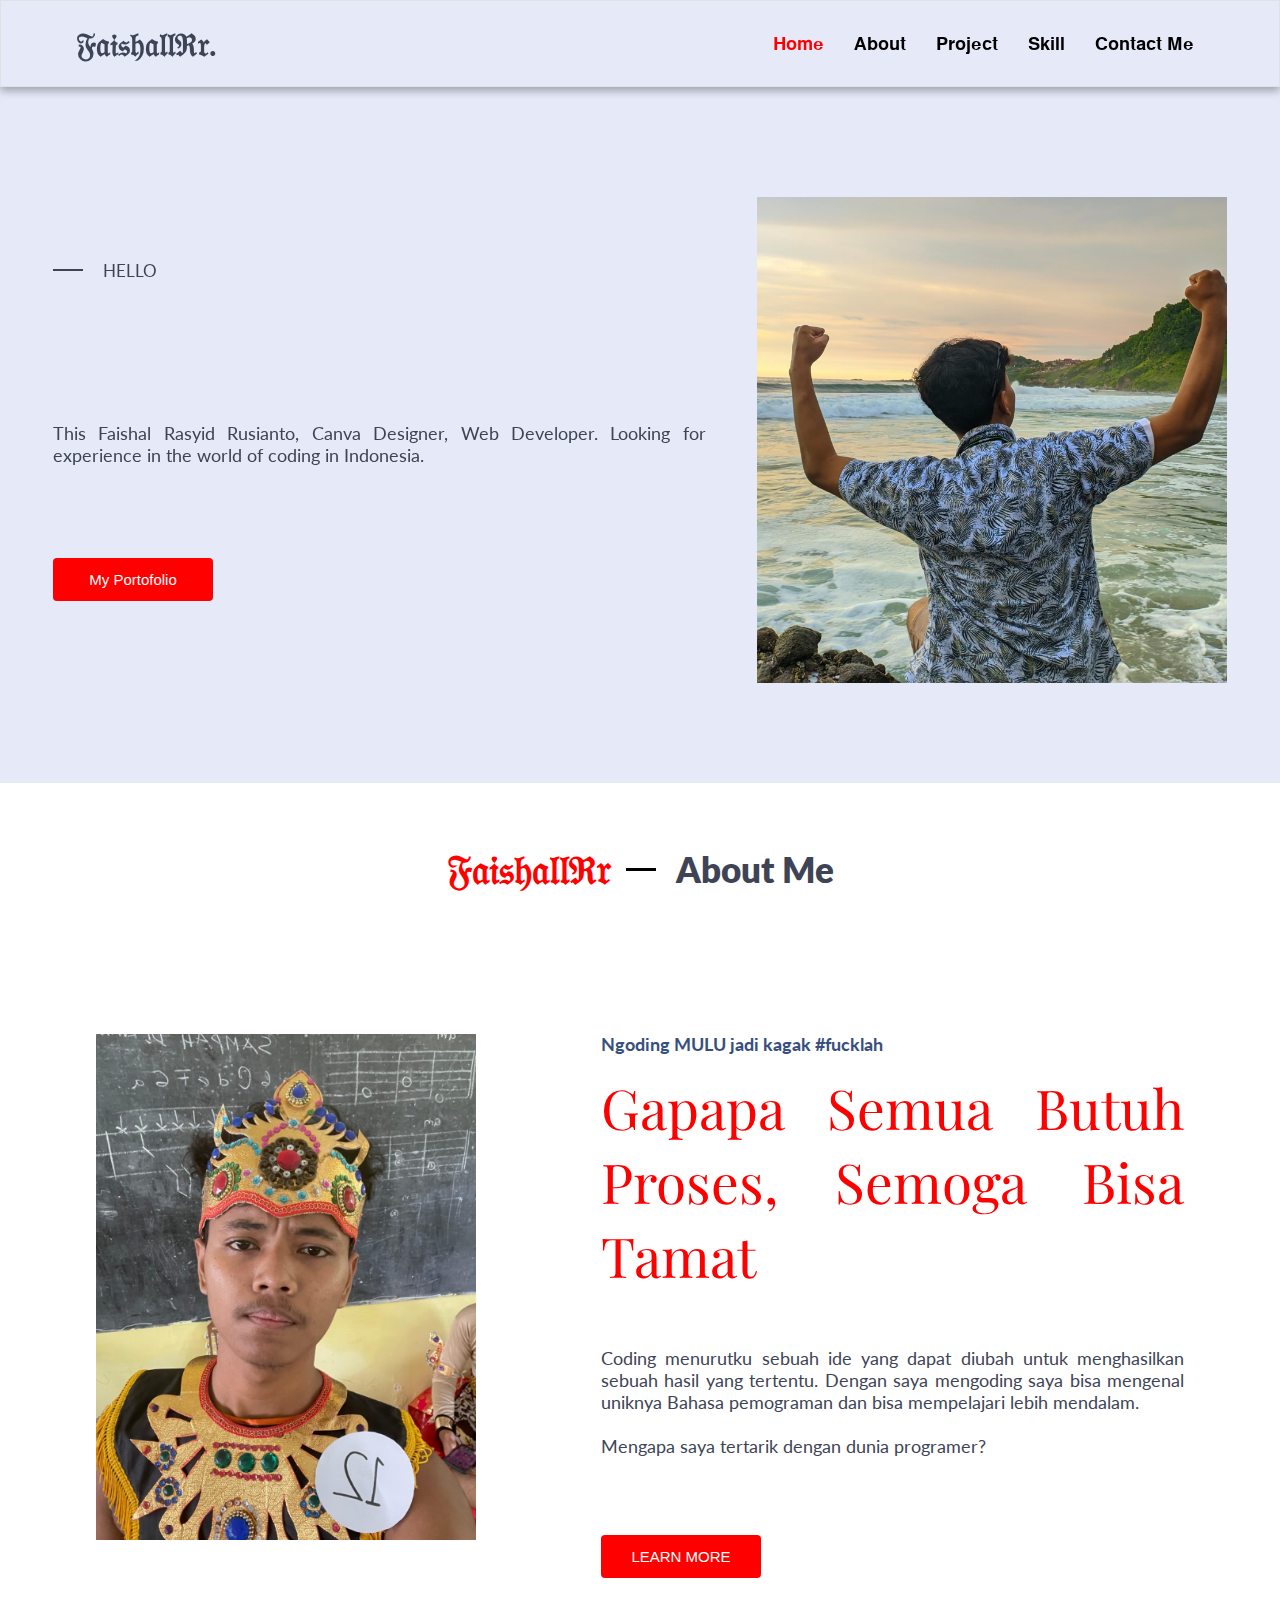
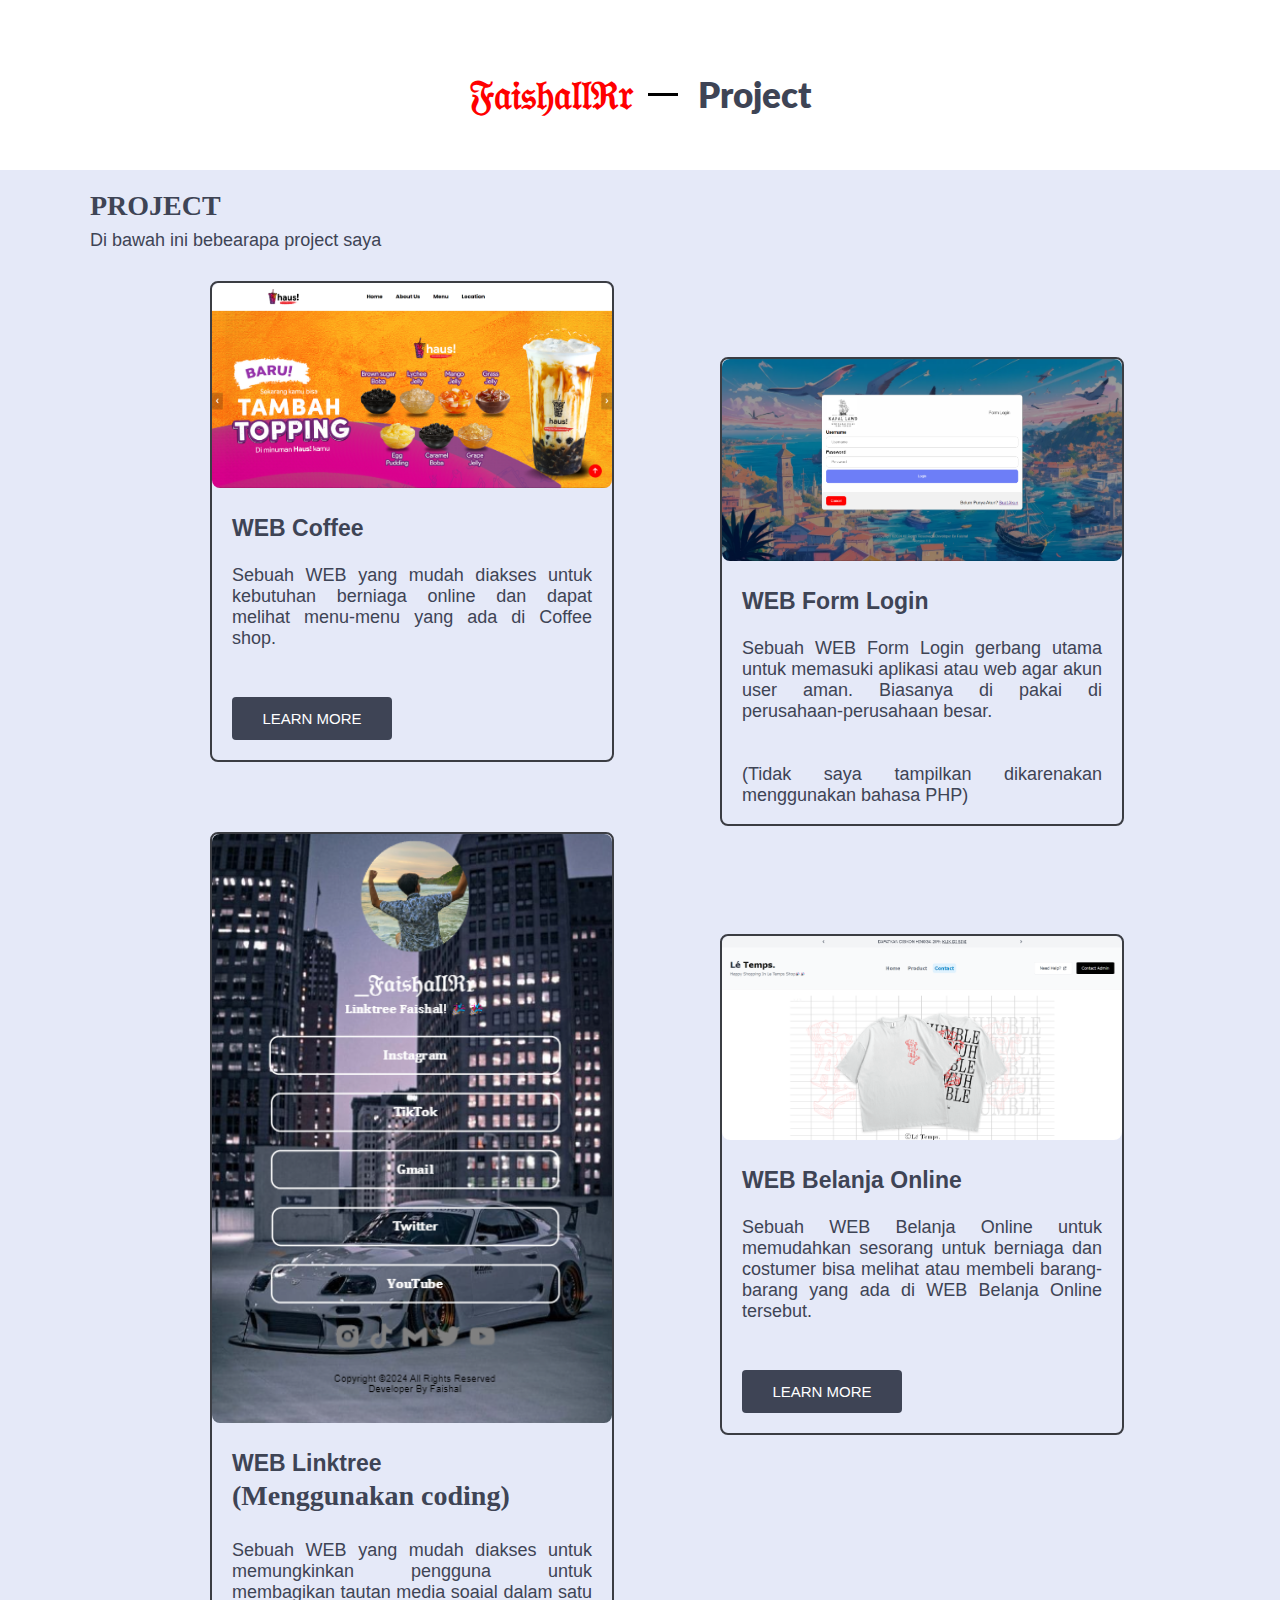
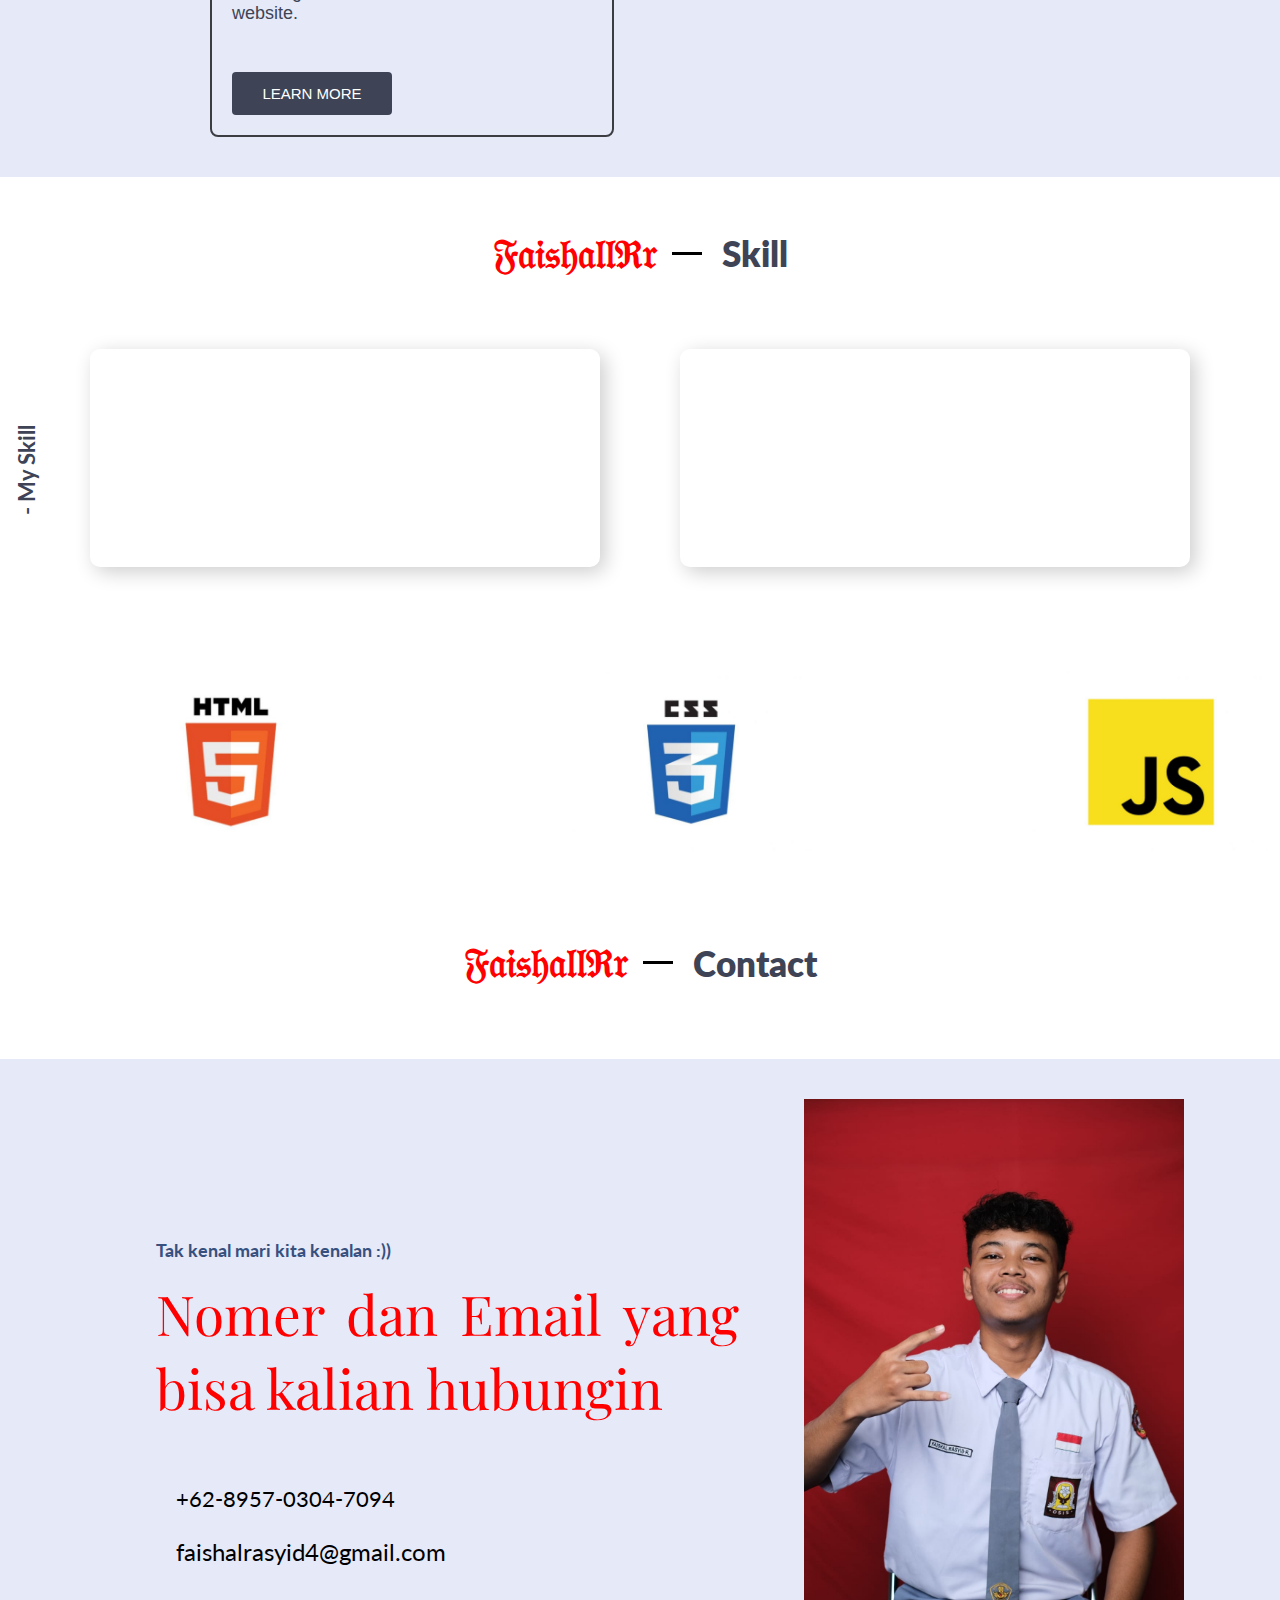
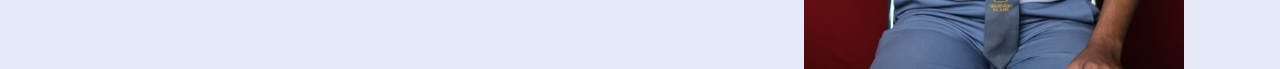
==== commit 7aff8fe8: "testing 1" ====
--- a/index.html
+++ b/index.html
@@ -26,12 +26,19 @@
       crossorigin="anonymous"
       referrerpolicy="no-referrer"
     />
+
+    <link href="https://unpkg.com/aos@2.3.1/dist/aos.css" rel="stylesheet" />
+
     <link rel="stylesheet" href="style.css" />
   </head>
 
   <body>
     <div id="home"></div>
-    <header>
+    <header
+      data-aos="fade-down"
+      data-aos-easing="linear"
+      data-aos-duration="700"
+    >
       <h1 class="logo"><a href="#home" class="icon-1">𝔉𝔞𝔦𝔰𝔥𝔞𝔩𝔩ℜ𝔯.</a></h1>
       <nav>
         <ul>
@@ -54,7 +61,12 @@
 
     <div class="container">
       <div class="wrapper">
-        <div class="line-text">
+        <div
+          data-aos="fade-right"
+          data-aos-offset="500"
+          data-aos-easing="ease-in-sine"
+          class="line-text"
+        >
           <div class="line"></div>
           <div class="text">HELLO</div>
         </div>
@@ -63,11 +75,23 @@
             I’m <span style="color: red">Faishal</span> Rasyid Rusianto
           </p>
         </div>
-        <p class="font-text-intro">
+        <p
+          data-aos="fade-left"
+          data-aos-anchor="#example-anchor"
+          data-aos-offset="500"
+          data-aos-duration="500"
+          class="font-text-intro"
+        >
           This Faishal Rasyid Rusianto, Canva Designer, Web Developer. Looking
           for experience in the world of coding in Indonesia.
         </p>
-        <div class="icon">
+        <div
+          data-aos="fade-zoom-in"
+          data-aos-easing="ease-in-back"
+          data-aos-delay="500"
+          data-aos-offset="0"
+          class="icon"
+        >
           <a href="https://wa.me/62895703047094">
             <i class="fa-brands fa-whatsapp icons"></i
           ></a>
@@ -87,11 +111,24 @@
             <i class="fa-brands fa-github icons"></i
           ></a>
         </div>
-        <a href="#about"
+        <a
+          data-aos="fade-zoom-in"
+          data-aos-easing="ease-in-back"
+          data-aos-delay="600"
+          data-aos-offset="0"
+          href="#about"
           ><button class="btn-next"><span>My Portofolio</span></button></a
         >
       </div>
-      <img class="img-owner" src="./img/bg1.jpg" alt="owner" />
+      <img
+        data-aos="fade-zoom-in"
+        data-aos-easing="ease-in-back"
+        data-aos-delay="800"
+        data-aos-offset="0"
+        class="img-owner"
+        src="./img/bg1.jpg"
+        alt="owner"
+      />
     </div>
 
     <div id="about" class="wrapper-1">
@@ -171,7 +208,7 @@
         </div>
       </div>
 
-      <div class="project">
+      <div class="project project-akhir">
         <div class="title-project">
           <div class="container-img-2">
             <img class="project-1" src="./img/project-4.png" alt="project-1" />
@@ -342,5 +379,10 @@
         <img class="container-owner owner" src="./img/bg2.jpg" alt="owner" />
       </div>
     </div>
+
+    <script src="https://unpkg.com/aos@2.3.1/dist/aos.js"></script>
+    <script>
+      AOS.init();
+    </script>
   </body>
 </html>
--- a/style.css
+++ b/style.css
@@ -2106,7 +2106,7 @@
     flex-direction: column;
   }
   .wrapper-1 {
-    margin-top: 45px;
+    margin-top: 10px;
     margin-bottom: 15px;
   }
   .wrapper-project {
@@ -2133,11 +2133,13 @@
     max-width: 500px;
     flex-wrap: wrap;
     justify-content: center;
+    margin-top: -40px;
   }
   .title-1 {
     width: 100%;
     max-width: 500px;
     margin-right: 60px;
+    margin-top: -50px;
   }
   .title-3 {
     width: 100%;
@@ -2317,6 +2319,8 @@
     margin-top: -60px;
   }
   .container {
+    width: 100%;
+    height: 680px;
     margin-top: -45px;
   }
   .container-3 {
@@ -2348,4 +2352,7 @@
     margin-top: -50px;
     margin-bottom: -5px;
   }
-}
+  .project-akhir {
+    height: 1250px;
+  }
+}
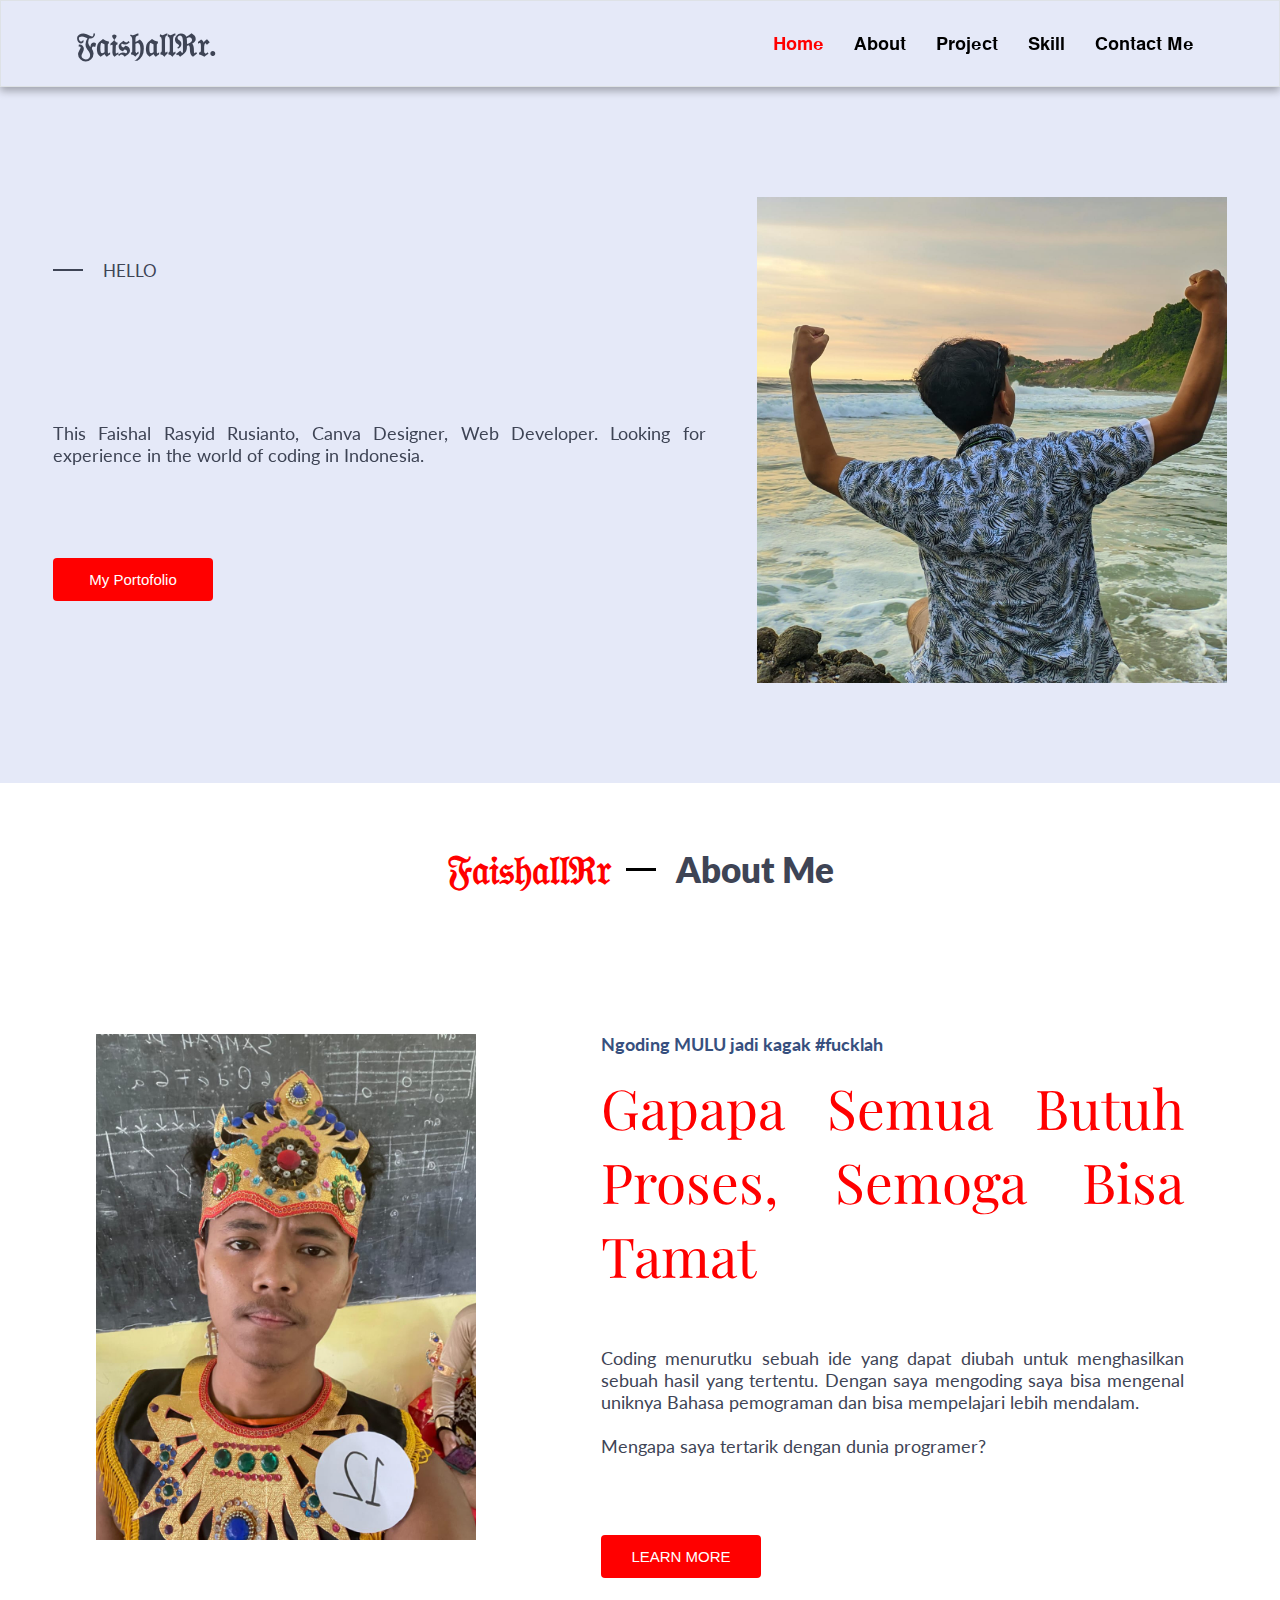
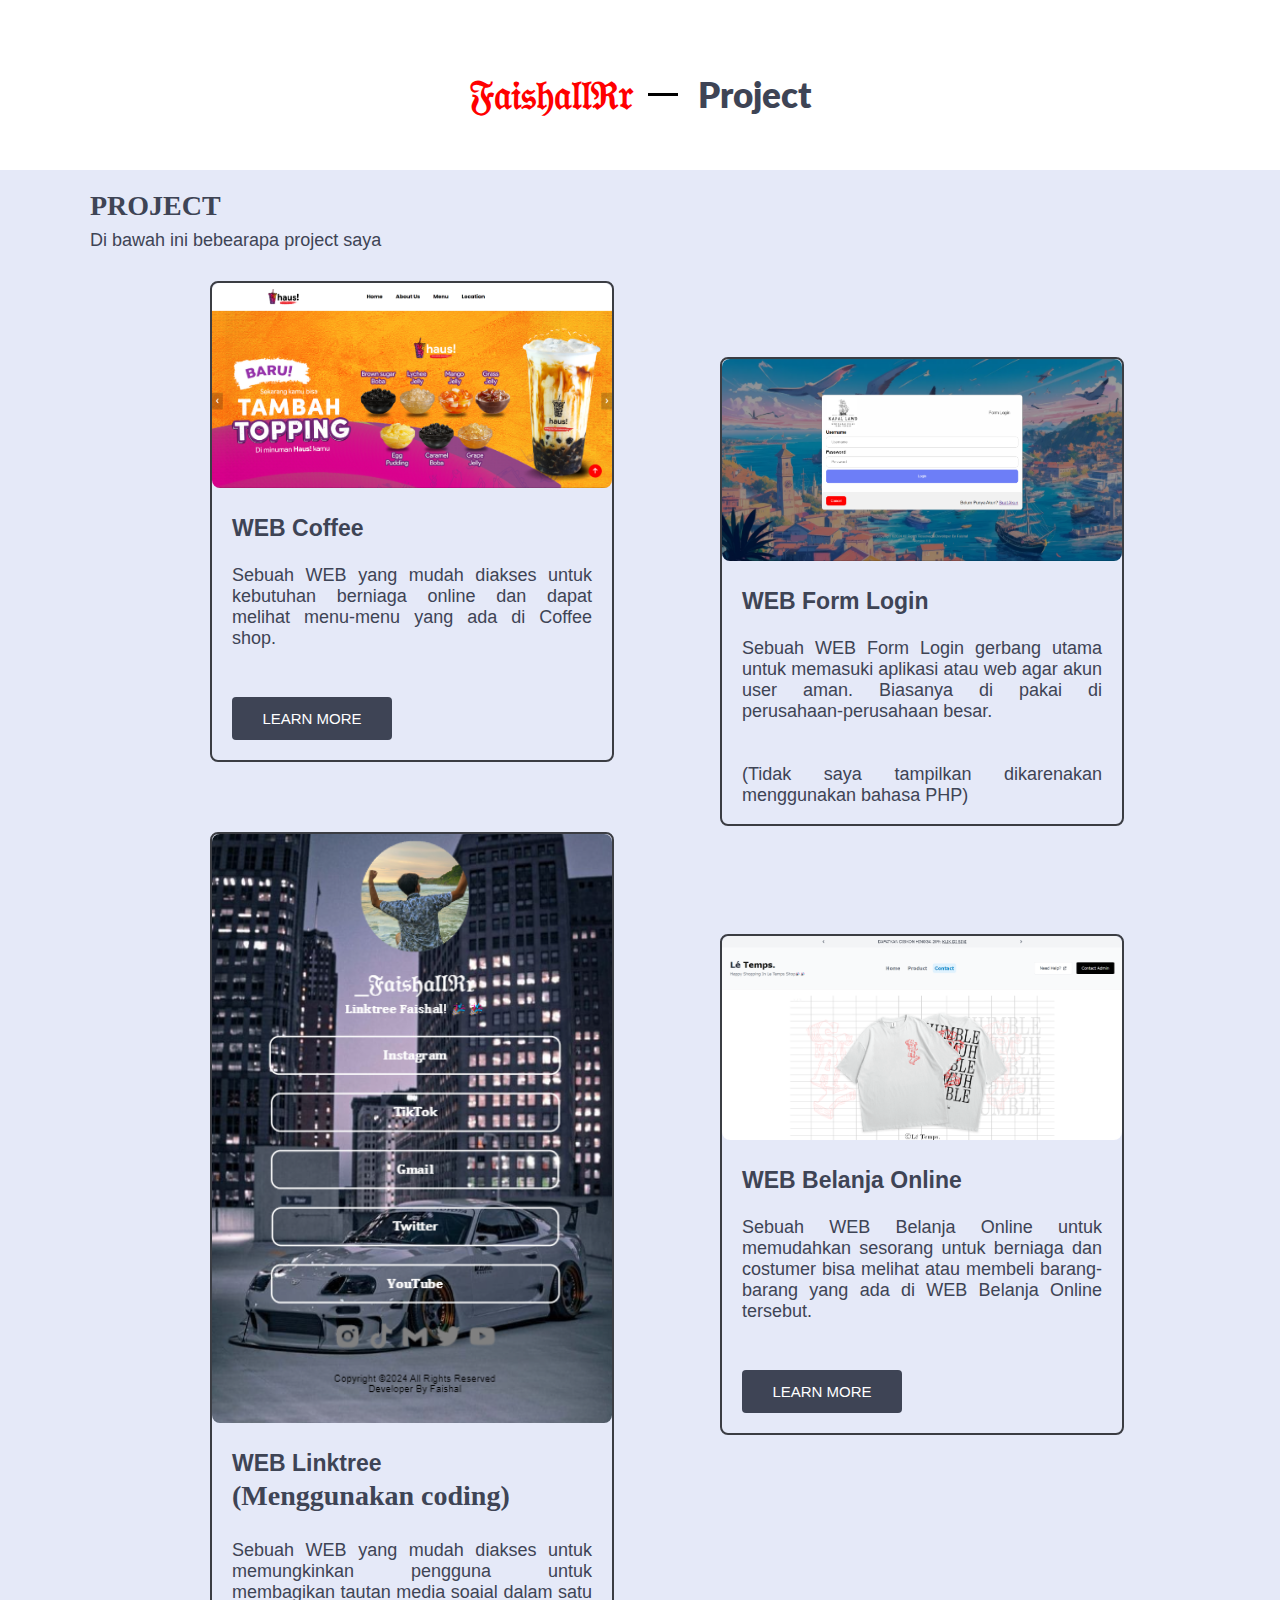
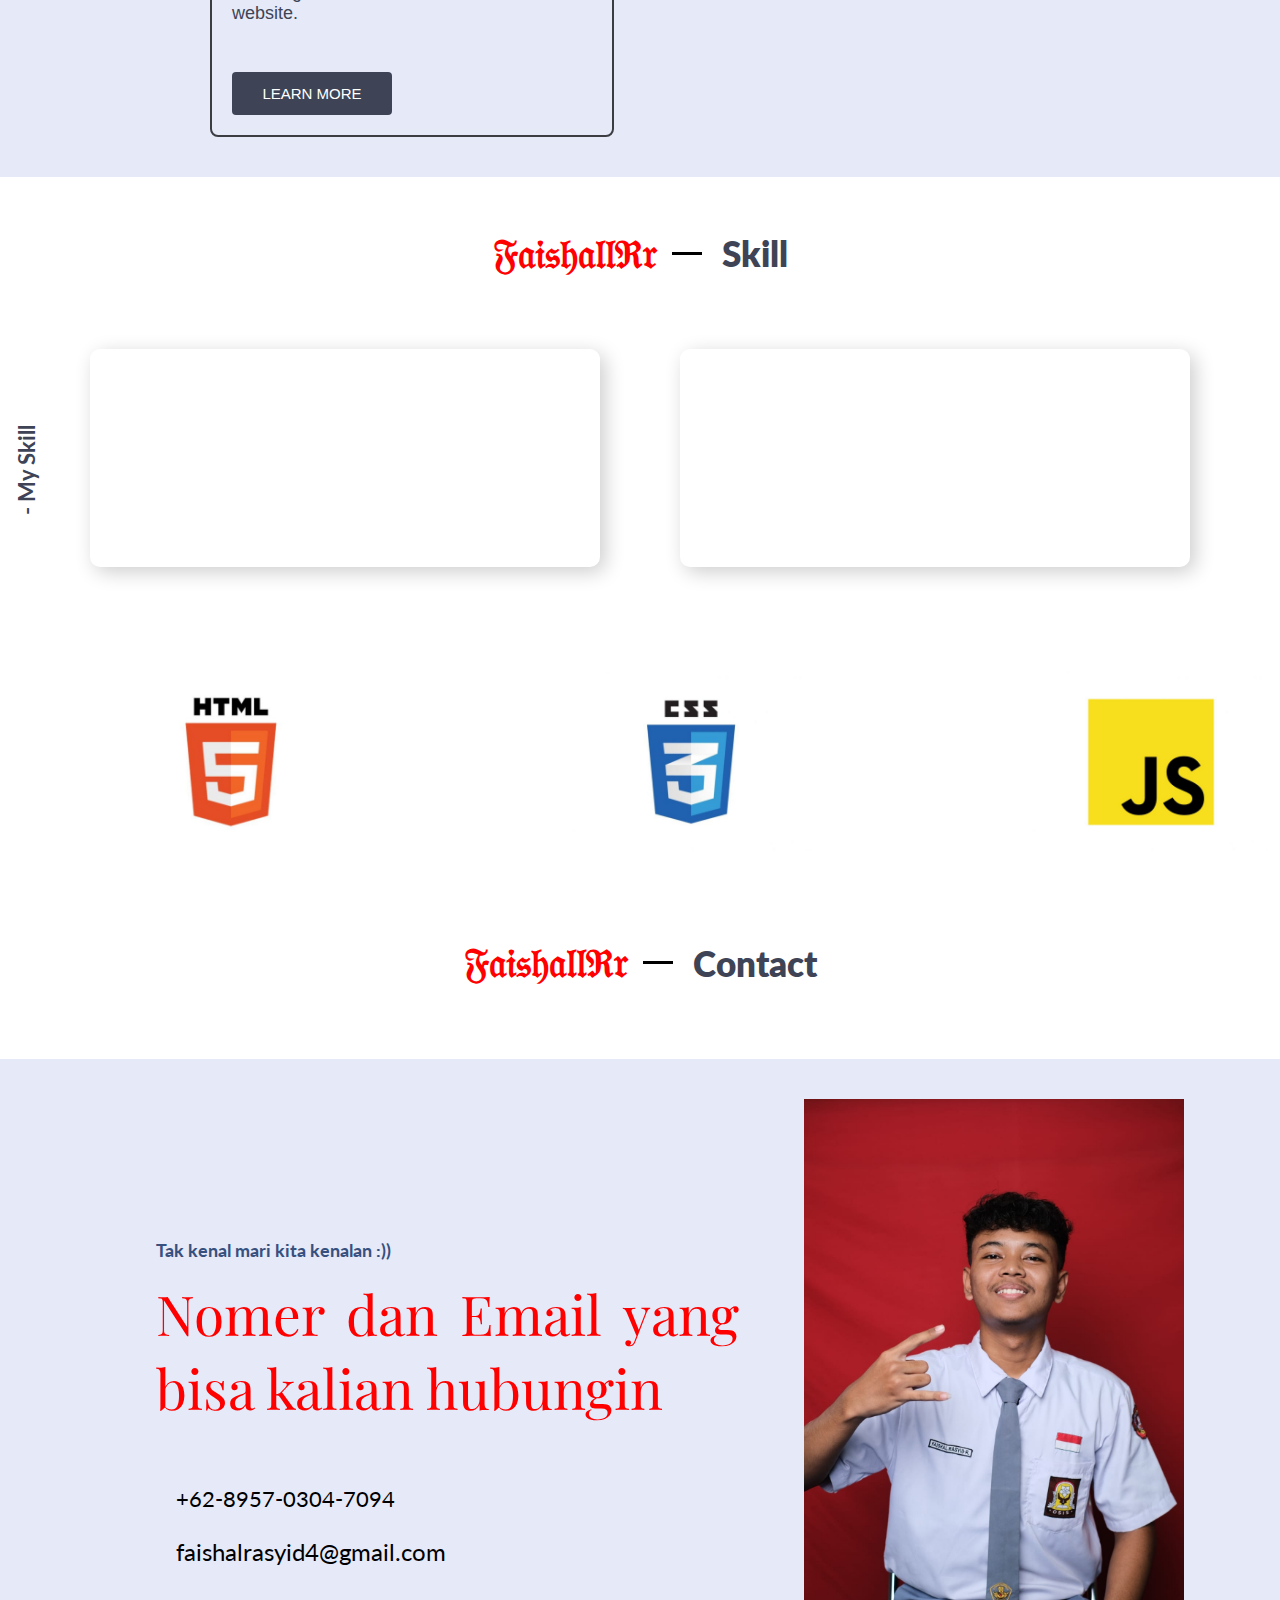
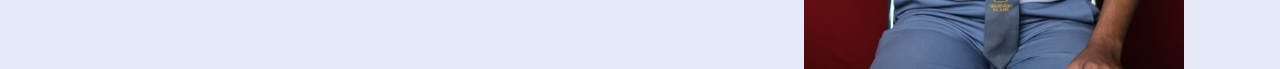
==== commit af6c349f: "last" ====
--- a/index.html
+++ b/index.html
@@ -61,12 +61,7 @@
 
     <div class="container">
       <div class="wrapper">
-        <div
-          data-aos="fade-right"
-          data-aos-offset="500"
-          data-aos-easing="ease-in-sine"
-          class="line-text"
-        >
+        <div class="line-text">
           <div class="line"></div>
           <div class="text">HELLO</div>
         </div>
--- a/style.css
+++ b/style.css
@@ -1554,219 +1554,10 @@
   }
 }
 
-@media screen and (max-width: 823px) {
+@media screen and (max-width: 430px) {
   .body {
     padding: 0;
     margin: 0 auto;
-  }
-  .icons {
-    transform: translatex(-80px);
-    -webkit-transform: translatex(-80px);
-    -moz-transform: translatex(-80px);
-    -ms-transform: translatex(-80px);
-    -o-transform: translatex(-80px);
-  }
-  .wrapper {
-    width: 100%;
-    max-width: 500px;
-    height: auto;
-    padding: 0px;
-    text-align: center;
-  }
-  .line {
-    width: 100%;
-    max-width: 35px;
-    margin-left: 5px;
-  }
-  .text {
-    width: 100%;
-    max-width: 500px;
-    font-size: 15px;
-    text-align: left;
-  }
-  .line-text {
-    width: 100%;
-    max-width: 500px;
-    margin-left: 15px;
-  }
-  .title {
-    font-size: 30px;
-  }
-  .username {
-    width: 100%;
-    max-width: 700px;
-    font-size: 28px;
-    margin-left: 30px;
-  }
-  .font-text-intro {
-    width: 88%;
-    max-width: 500px;
-    height: auto;
-    font-size: 17px;
-    margin-left: 20px;
-  }
-  .btn-next {
-    right: 95px;
-    margin-bottom: 70px;
-    margin-right: 110px;
-  }
-  .img-owner {
-    width: 87%;
-    max-width: 500px;
-    margin: auto;
-  }
-  .wrapper-1 .text-center {
-    width: 100%;
-    background-color: white;
-    font-size: 15px;
-    text-align: center;
-  }
-  .wrapper-1 {
-    margin-top: 50px;
-    margin-bottom: 15px;
-  }
-  .wrapper-project {
-    margin-top: -50px;
-    margin-bottom: 50px;
-  }
-  .wrapper-skill {
-    margin-top: 45px;
-    margin-bottom: 50px;
-  }
-  .description {
-    max-width: 500px;
-    font-size: 22px;
-    text-align: center;
-  }
-  .wrapper-2 {
-    flex-direction: column;
-  }
-  .owner {
-    width: 100%;
-    max-width: 500px;
-    flex-wrap: wrap;
-    justify-content: center;
-  }
-  .title-1 {
-    width: 100%;
-    max-width: 500px;
-    margin-right: 60px;
-  }
-  .title-3 {
-    width: 100%;
-    max-width: 280px;
-    font-size: 16px;
-  }
-  .title-2 {
-    width: 100%;
-    max-width: 1200px;
-    font-size: 32px;
-    margin-top: 65px;
-  }
-  .text-description {
-    width: 100%;
-    max-width: 500px;
-    font-size: 17px;
-    text-align: inherit;
-  }
-  .btn-next-1 {
-    margin-bottom: 50px;
-  }
-  .skill {
-    flex-direction: column;
-  }
-  .skill-bars {
-    width: 250px;
-    justify-content: center;
-    align-items: center;
-    margin-top: -40px;
-    margin-bottom: 30px;
-  }
-  .project {
-    flex-direction: column;
-    flex-wrap: wrap;
-    display: block;
-  }
-  .container-img {
-    width: 300px;
-    height: auto;
-    border-radius: 8px 8px 8px 8px;
-    -webkit-border-radius: 8px 8px 8px 8px;
-    -moz-border-radius: 8px 8px 8px 8px;
-    -ms-border-radius: 8px 8px 8px 8px;
-    -o-border-radius: 8px 8px 8px 8px;
-    border: 2px solid #3b3d43;
-    transform: translateX(30px);
-    -webkit-transform: translateX(30px);
-    -moz-transform: translateX(30px);
-    -ms-transform: translateX(30px);
-    -o-transform: translateX(30px);
-  }
-  .container-img-1 {
-    width: 300px;
-    height: auto;
-    border-radius: 8px 8px 8px 8px;
-    -webkit-border-radius: 8px 8px 8px 8px;
-    -moz-border-radius: 8px 8px 8px 8px;
-    -ms-border-radius: 8px 8px 8px 8px;
-    -o-border-radius: 8px 8px 8px 8px;
-    border: 2px solid #3b3d43;
-    margin-top: 30px;
-    transform: translateX(30px);
-    -webkit-transform: translateX(30px);
-    -moz-transform: translateX(30px);
-    -ms-transform: translateX(30px);
-    -o-transform: translateX(30px);
-  }
-  .container-img-3 {
-    margin-top: 140px;
-    width: 300px;
-    height: auto;
-    border-radius: 8px 8px 8px 8px;
-    -webkit-border-radius: 8px 8px 8px 8px;
-    -moz-border-radius: 8px 8px 8px 8px;
-    -ms-border-radius: 8px 8px 8px 8px;
-    -o-border-radius: 8px 8px 8px 8px;
-    border: 2px solid #3b3d43;
-    transform: translateX(30px) translateY(-100px);
-    -webkit-transform: translateX(30px) translateY(-100px);
-    -moz-transform: translateX(30px) translateY(-100px);
-    -ms-transform: translateX(30px) translateY(-100px);
-    -o-transform: translateX(30px) translateY(-100px);
-  }
-
-  .container-img-2 {
-    margin-top: -35px;
-    width: 300px;
-    height: auto;
-    border-radius: 8px 8px 8px 8px;
-    -webkit-border-radius: 8px 8px 8px 8px;
-    -moz-border-radius: 8px 8px 8px 8px;
-    -ms-border-radius: 8px 8px 8px 8px;
-    -o-border-radius: 8px 8px 8px 8px;
-    border: 2px solid #3b3d43;
-    transform: translateX(30px) translateY(0px);
-    -webkit-transform: translateX(30px) translateY(0px);
-    -moz-transform: translateX(30px) translateY(0px);
-    -ms-transform: translateX(30px) translateY(0px);
-    -o-transform: translateX(30px) translateY(0px);
-  }
-  .title-project {
-    flex-direction: column;
-    flex-wrap: wrap;
-  }
-  .project-1 {
-    width: 300px;
-  }
-  .project-description {
-    width: 85%;
-    text-align: justify;
-  }
-  .background-project {
-    margin-left: 40px;
-  }
-  .project {
-    margin-left: 120px;
   }
   nav ul {
     display: none;
@@ -1776,21 +1567,12 @@
     -ms-transform: translatex(-15px);
     -o-transform: translatex(-15px);
   }
-}
-@media screen and (max-width: 650px) {
-  .body {
-    padding: 0;
-    margin: 0 auto;
-  }
   .icons {
-    transform: translatex(-70px);
-    -webkit-transform: translatex(-70px);
-    -moz-transform: translatex(-70px);
-    -ms-transform: translatex(-70px);
-    -o-transform: translatex(-70px);
-  }
-  .project {
-    margin-left: 35px;
+    transform: translatex(-60px);
+    -webkit-transform: translatex(-60px);
+    -moz-transform: translatex(-60px);
+    -ms-transform: translatex(-60px);
+    -o-transform: translatex(-60px);
   }
   .wrapper {
     width: 100%;
@@ -1816,10 +1598,11 @@
     margin-left: 15px;
   }
   .username {
-    width: 100%;
+    width: 0;
+    overflow: hidden;
     max-width: 700px;
     font-size: 28px;
-    margin-left: 28px;
+    margin-left: 20px;
   }
   .font-text-intro {
     width: 88%;
@@ -1831,7 +1614,7 @@
   .btn-next {
     right: 95px;
     margin-bottom: 70px;
-    margin-right: 110px;
+    margin-left: 50px;
   }
   .img-owner {
     width: 87%;
@@ -1844,39 +1627,49 @@
     font-size: 15px;
     text-align: center;
   }
+  .description {
+    max-width: 500px;
+    font-size: 22px;
+    text-align: center;
+  }
+  .wrapper-2 {
+    flex-direction: column;
+  }
   .wrapper-1 {
-    margin-top: 50px;
+    margin-top: 10px;
     margin-bottom: 15px;
+  }
+  .wrapper-project {
+    width: 100%;
+    background-color: white;
+    font-size: 15px;
+    text-align: center;
+    margin-top: -40px;
+    margin-bottom: 50px;
+  }
+  .wrapper-skill {
+    width: 100%;
+    background-color: white;
+    font-size: 15px;
+    text-align: center;
+    margin-top: 40px;
+    margin-bottom: 50px;
   }
   .title {
     font-size: 30px;
   }
-  .wrapper-project {
-    margin-top: -50px;
-    margin-bottom: 50px;
-  }
-  .wrapper-skill {
-    margin-top: 45px;
-    margin-bottom: 50px;
-  }
-  .description {
-    max-width: 500px;
-    font-size: 22px;
-    text-align: center;
-  }
-  .wrapper-2 {
-    flex-direction: column;
-  }
   .owner {
     width: 100%;
     max-width: 500px;
     flex-wrap: wrap;
     justify-content: center;
+    margin-top: -40px;
   }
   .title-1 {
     width: 100%;
     max-width: 500px;
     margin-right: 60px;
+    margin-top: -50px;
   }
   .title-3 {
     width: 100%;
@@ -1908,279 +1701,16 @@
     margin-top: -40px;
     margin-bottom: 30px;
   }
+
   .project {
     flex-direction: column;
     flex-wrap: wrap;
     display: block;
-  }
-  .container-img {
-    width: 300px;
-    height: auto;
-    border-radius: 8px 8px 8px 8px;
-    -webkit-border-radius: 8px 8px 8px 8px;
-    -moz-border-radius: 8px 8px 8px 8px;
-    -ms-border-radius: 8px 8px 8px 8px;
-    -o-border-radius: 8px 8px 8px 8px;
-    border: 2px solid #3b3d43;
-    transform: translateX(30px);
-    -webkit-transform: translateX(30px);
-    -moz-transform: translateX(30px);
-    -ms-transform: translateX(30px);
-    -o-transform: translateX(30px);
-  }
-  .container-img-1 {
-    width: 300px;
-    height: auto;
-    border-radius: 8px 8px 8px 8px;
-    -webkit-border-radius: 8px 8px 8px 8px;
-    -moz-border-radius: 8px 8px 8px 8px;
-    -ms-border-radius: 8px 8px 8px 8px;
-    -o-border-radius: 8px 8px 8px 8px;
-    border: 2px solid #3b3d43;
-    margin-top: 30px;
-    transform: translateX(30px);
-    -webkit-transform: translateX(30px);
-    -moz-transform: translateX(30px);
-    -ms-transform: translateX(30px);
-    -o-transform: translateX(30px);
-  }
-  .container-img-3 {
-    margin-top: 140px;
-    width: 300px;
-    height: auto;
-    border-radius: 8px 8px 8px 8px;
-    -webkit-border-radius: 8px 8px 8px 8px;
-    -moz-border-radius: 8px 8px 8px 8px;
-    -ms-border-radius: 8px 8px 8px 8px;
-    -o-border-radius: 8px 8px 8px 8px;
-    border: 2px solid #3b3d43;
-    transform: translateX(30px) translateY(-100px);
-    -webkit-transform: translateX(30px) translateY(-100px);
-    -moz-transform: translateX(30px) translateY(-100px);
-    -ms-transform: translateX(30px) translateY(-100px);
-    -o-transform: translateX(30px) translateY(-100px);
-  }
-
-  .container-img-2 {
-    margin-top: -35px;
-    width: 300px;
-    height: auto;
-    border-radius: 8px 8px 8px 8px;
-    -webkit-border-radius: 8px 8px 8px 8px;
-    -moz-border-radius: 8px 8px 8px 8px;
-    -ms-border-radius: 8px 8px 8px 8px;
-    -o-border-radius: 8px 8px 8px 8px;
-    border: 2px solid #3b3d43;
-    transform: translateX(30px) translateY(0px);
-    -webkit-transform: translateX(30px) translateY(0px);
-    -moz-transform: translateX(30px) translateY(0px);
-    -ms-transform: translateX(30px) translateY(0px);
-    -o-transform: translateX(30px) translateY(0px);
-  }
-  .title-project {
-    flex-direction: column;
-    flex-wrap: wrap;
-  }
-  .project-1 {
-    width: 300px;
-  }
-  .project-description {
-    width: 85%;
-    text-align: justify;
-  }
-  .background-project {
-    margin-left: 10px;
-  }
-  nav ul {
-    display: none;
-    transform: translatex(-15px);
-    -webkit-transform: translatex(-15px);
-    -moz-transform: translatex(-15px);
-    -ms-transform: translatex(-15px);
-    -o-transform: translatex(-15px);
-  }
-  .container-3 {
-    width: 100%;
-    height: auto;
-    padding: 0;
-    padding-top: 0px;
-    display: flex;
-    gap: 1px;
-    justify-content: center;
-    align-items: center;
-    margin-bottom: 40px;
-    flex-direction: column;
-    background-color: #e5e9f8;
-    margin-top: -80px;
-  }
-
-  .wrapper-skill-1 {
-    width: 100%;
-    background-color: white;
-    font-size: 15px;
-    text-align: center;
-    margin-top: -20px;
-    margin-bottom: 120px;
-  }
-}
-
-@media screen and (max-width: 500px) {
-  .body {
-    padding: 0;
-    margin: 0 auto;
-  }
-  nav ul {
-    display: none;
-    transform: translatex(-15px);
-    -webkit-transform: translatex(-15px);
-    -moz-transform: translatex(-15px);
-    -ms-transform: translatex(-15px);
-    -o-transform: translatex(-15px);
-  }
-  .icons {
-    transform: translatex(-18px);
-    -webkit-transform: translatex(-18px);
-    -moz-transform: translatex(-18px);
-    -ms-transform: translatex(-18px);
-    -o-transform: translatex(-18px);
-  }
-  .wrapper {
-    width: 100%;
-    max-width: 500px;
-    height: auto;
-    padding: 0px;
-    text-align: center;
-  }
-  .line {
-    width: 100%;
-    max-width: 35px;
-    margin-left: 5px;
-  }
-  .text {
-    width: 100%;
-    max-width: 500px;
-    font-size: 15px;
-    text-align: left;
-  }
-  .line-text {
-    width: 100%;
-    max-width: 500px;
-    margin-left: 15px;
-  }
-  .username {
-    width: 0;
-    overflow: hidden;
-    max-width: 700px;
-    font-size: 28px;
-    margin-left: 20px;
-  }
-  .font-text-intro {
-    width: 88%;
-    max-width: 500px;
-    height: auto;
-    font-size: 17px;
-    margin-left: 20px;
-  }
-  .btn-next {
-    right: 95px;
-    margin-bottom: 70px;
-    margin-left: 120px;
-  }
-  .img-owner {
-    width: 87%;
-    max-width: 500px;
-    margin: auto;
-  }
-  .wrapper-1 .text-center {
-    width: 100%;
-    background-color: white;
-    font-size: 15px;
-    text-align: center;
-  }
-  .description {
-    max-width: 500px;
-    font-size: 22px;
-    text-align: center;
-  }
-  .wrapper-2 {
-    flex-direction: column;
-  }
-  .wrapper-1 {
-    margin-top: 10px;
-    margin-bottom: 15px;
-  }
-  .wrapper-project {
-    width: 100%;
-    background-color: white;
-    font-size: 15px;
-    text-align: center;
-    margin-top: -40px;
-    margin-bottom: 50px;
-  }
-  .wrapper-skill {
-    width: 100%;
-    background-color: white;
-    font-size: 15px;
-    text-align: center;
-    margin-top: 40px;
-    margin-bottom: 50px;
-  }
-  .title {
-    font-size: 30px;
-  }
-  .owner {
-    width: 100%;
-    max-width: 500px;
-    flex-wrap: wrap;
-    justify-content: center;
-    margin-top: -40px;
-  }
-  .title-1 {
-    width: 100%;
-    max-width: 500px;
-    margin-right: 60px;
-    margin-top: -50px;
-  }
-  .title-3 {
-    width: 100%;
-    max-width: 280px;
-    font-size: 16px;
-  }
-  .title-2 {
-    width: 100%;
-    max-width: 1200px;
-    font-size: 32px;
-    margin-top: 65px;
-  }
-  .text-description {
-    width: 100%;
-    max-width: 500px;
-    font-size: 17px;
-    text-align: inherit;
-  }
-  .btn-next-1 {
-    margin-bottom: 50px;
-  }
-  .skill {
-    flex-direction: column;
-  }
-  .skill-bars {
-    width: 250px;
-    justify-content: center;
-    align-items: center;
-    margin-top: -40px;
-    margin-bottom: 30px;
-  }
-
-  .project {
-    flex-direction: column;
-    flex-wrap: wrap;
-    display: block;
-    transform: translateX(-30px);
-    -webkit-transform: translateX(-30px);
-    -moz-transform: translateX(-30px);
-    -ms-transform: translateX(-30px);
-    -o-transform: translateX(-30px);
+    transform: translateX(60px);
+    -webkit-transform: translateX(60px);
+    -moz-transform: translateX(60px);
+    -ms-transform: translateX(60px);
+    -o-transform: translateX(60px);
   }
   .container-img {
     width: 300px;
@@ -2320,7 +1850,7 @@
   }
   .container {
     width: 100%;
-    height: 680px;
+    height: 740px;
     margin-top: -45px;
   }
   .container-3 {
@@ -2356,3 +1886,337 @@
     height: 1250px;
   }
 }
+@media screen and (max-width: 400px) {
+  .body {
+    padding: 0;
+    margin: 0 auto;
+  }
+  nav ul {
+    display: none;
+    transform: translatex(-15px);
+    -webkit-transform: translatex(-15px);
+    -moz-transform: translatex(-15px);
+    -ms-transform: translatex(-15px);
+    -o-transform: translatex(-15px);
+  }
+  .icons {
+    transform: translatex(-45px);
+    -webkit-transform: translatex(-45px);
+    -moz-transform: translatex(-45px);
+    -ms-transform: translatex(-45px);
+    -o-transform: translatex(-45px);
+  }
+  .wrapper {
+    width: 100%;
+    max-width: 500px;
+    height: auto;
+    padding: 0px;
+    text-align: center;
+  }
+  .line {
+    width: 100%;
+    max-width: 35px;
+    margin-left: 5px;
+  }
+  .text {
+    width: 100%;
+    max-width: 500px;
+    font-size: 15px;
+    text-align: left;
+  }
+  .line-text {
+    width: 100%;
+    max-width: 500px;
+    margin-left: 15px;
+  }
+  .username {
+    width: 0;
+    overflow: hidden;
+    max-width: 700px;
+    font-size: 28px;
+    margin-left: 20px;
+  }
+  .font-text-intro {
+    width: 88%;
+    max-width: 500px;
+    height: auto;
+    font-size: 17px;
+    margin-left: 20px;
+  }
+  .btn-next {
+    right: 95px;
+    margin-bottom: 70px;
+    margin-left: 80px;
+  }
+  .img-owner {
+    width: 87%;
+    max-width: 500px;
+    margin: auto;
+  }
+  .wrapper-1 .text-center {
+    width: 100%;
+    background-color: white;
+    font-size: 15px;
+    text-align: center;
+  }
+  .description {
+    max-width: 500px;
+    font-size: 22px;
+    text-align: center;
+  }
+  .wrapper-2 {
+    flex-direction: column;
+  }
+  .wrapper-1 {
+    margin-top: 10px;
+    margin-bottom: 15px;
+  }
+  .wrapper-project {
+    width: 100%;
+    background-color: white;
+    font-size: 15px;
+    text-align: center;
+    margin-top: -40px;
+    margin-bottom: 50px;
+  }
+  .wrapper-skill {
+    width: 100%;
+    background-color: white;
+    font-size: 15px;
+    text-align: center;
+    margin-top: 40px;
+    margin-bottom: 50px;
+  }
+  .title {
+    font-size: 30px;
+  }
+  .owner {
+    width: 100%;
+    max-width: 500px;
+    flex-wrap: wrap;
+    justify-content: center;
+    margin-top: 20px;
+  }
+  .title-1 {
+    width: 100%;
+    max-width: 500px;
+    margin-right: 60px;
+    margin-top: -50px;
+  }
+  .title-3 {
+    width: 100%;
+    max-width: 280px;
+    margin-top: 50px;
+    font-size: 16px;
+  }
+
+  .title-2 {
+    width: 100%;
+    max-width: 1200px;
+    font-size: 32px;
+    margin-top: 65px;
+  }
+  .text-description {
+    width: 100%;
+    max-width: 500px;
+    font-size: 17px;
+    text-align: inherit;
+  }
+  .btn-next-1 {
+    margin-bottom: 50px;
+  }
+  .skill {
+    flex-direction: column;
+  }
+  .skill-bars {
+    width: 250px;
+    justify-content: center;
+    align-items: center;
+    margin-top: -40px;
+    margin-bottom: 30px;
+  }
+
+  .project {
+    flex-direction: column;
+    flex-wrap: wrap;
+    display: block;
+    transform: translateX(35px);
+    -webkit-transform: translateX(35px);
+    -moz-transform: translateX(35px);
+    -ms-transform: translateX(35px);
+    -o-transform: translateX(35px);
+  }
+  .container-img {
+    width: 300px;
+    height: auto;
+    border-radius: 8px 8px 8px 8px;
+    -webkit-border-radius: 8px 8px 8px 8px;
+    -moz-border-radius: 8px 8px 8px 8px;
+    -ms-border-radius: 8px 8px 8px 8px;
+    -o-border-radius: 8px 8px 8px 8px;
+    border: 2px solid #3b3d43;
+    transform: translateX(-20px);
+    -webkit-transform: translateX(-20px);
+    -moz-transform: translateX(-20px);
+    -ms-transform: translateX(-20px);
+    -o-transform: translateX(-20px);
+  }
+  .container-img-1 {
+    width: 300px;
+    height: auto;
+    border-radius: 8px 8px 8px 8px;
+    -webkit-border-radius: 8px 8px 8px 8px;
+    -moz-border-radius: 8px 8px 8px 8px;
+    -ms-border-radius: 8px 8px 8px 8px;
+    -o-border-radius: 8px 8px 8px 8px;
+    border: 2px solid #3b3d43;
+    transform: translateX(-20px);
+    -webkit-transform: translateX(-20px);
+    -moz-transform: translateX(-20px);
+    -ms-transform: translateX(-20px);
+    -o-transform: translateX(-20px);
+    margin-top: 30px;
+  }
+
+  .container-img-3 {
+    margin-top: 140px;
+    width: 300px;
+    height: auto;
+    border-radius: 8px 8px 8px 8px;
+    -webkit-border-radius: 8px 8px 8px 8px;
+    -moz-border-radius: 8px 8px 8px 8px;
+    -ms-border-radius: 8px 8px 8px 8px;
+    -o-border-radius: 8px 8px 8px 8px;
+    border: 2px solid #3b3d43;
+    transform: translateX(-20px) translateY(-100px);
+    -webkit-transform: translateX(-20px) translateY(-100px);
+    -moz-transform: translateX(-20px) translateY(-100px);
+    -ms-transform: translateX(-20px) translateY(-100px);
+    -o-transform: translateX(-20px) translateY(-100px);
+  }
+
+  .container-img-2 {
+    margin-top: -35px;
+    width: 300px;
+    height: auto;
+    border-radius: 8px 8px 8px 8px;
+    -webkit-border-radius: 8px 8px 8px 8px;
+    -moz-border-radius: 8px 8px 8px 8px;
+    -ms-border-radius: 8px 8px 8px 8px;
+    -o-border-radius: 8px 8px 8px 8px;
+    border: 2px solid #3b3d43;
+    transform: translateX(-20px) translateY(0px);
+    -webkit-transform: translateX(-20px) translateY(0px);
+    -moz-transform: translateX(-20px) translateY(0px);
+    -ms-transform: translateX(-20px) translateY(0px);
+    -o-transform: translateX(-20px) translateY(0px);
+  }
+  .title-project {
+    flex-direction: column;
+    flex-wrap: wrap;
+  }
+  .project-1 {
+    width: 300px;
+  }
+  .project-description {
+    width: 85%;
+    text-align: justify;
+  }
+  .background-project {
+    margin-left: 10px;
+  }
+  .logo {
+    transform: translateX(-30px);
+    -webkit-transform: translateX(-30px);
+    -moz-transform: translateX(-30px);
+    -ms-transform: translateX(-30px);
+    -o-transform: translateX(-30px);
+  }
+
+  .icons-1 {
+    font-size: 28px;
+    margin-bottom: 16px;
+    transform: translateX(-20px);
+    -webkit-transform: translateX(-20px);
+    -moz-transform: translateX(-20px);
+    -ms-transform: translateX(-20px);
+    -o-transform: translateX(-20px);
+  }
+  .icons-1:hover {
+    color: red;
+    transition: all 0.5s ease 0s;
+    -webkit-transition: all 0.5s ease 0s;
+    -moz-transition: all 0.5s ease 0s;
+    -ms-transition: all 0.5s ease 0s;
+    -o-transition: all 0.5s ease 0s;
+  }
+
+  .huruf-icon {
+    font-size: 20px;
+    color: black;
+    text-decoration: none;
+  }
+
+  .text-icon {
+    transform: translateX(-20px) translateY(5px);
+    -webkit-transform: translateX(-20px) translateY(5px);
+    -moz-transform: translateX(-20px) translateY(5px);
+    -ms-transform: translateX(-20px) translateY(5px);
+    -o-transform: translateX(-20px) translateY(5px);
+  }
+
+  .icons-text {
+    width: 10px;
+    font-size: 20px;
+    transform: translateX(70px) translateY(-60px);
+    -webkit-transform: translateX(70px) translateY(-60px);
+    -moz-transform: translateX(70px) translateY(-60px);
+    -ms-transform: translateX(70px) translateY(-60px);
+    -o-transform: translateX(70px) translateY(-60px);
+  }
+
+  .container-3 {
+    margin-top: -160px;
+  }
+
+  .container-owner {
+    margin-top: -60px;
+  }
+  .container {
+    width: 100%;
+    height: 715px;
+    margin-top: -45px;
+  }
+  .container-3 {
+    width: 100%;
+    height: auto;
+    padding: 0;
+    padding-top: 0px;
+    display: flex;
+    gap: 1px;
+    justify-content: center;
+    align-items: center;
+    margin-bottom: 0px;
+    flex-direction: column;
+    background-color: #e5e9f8;
+    margin-top: -80px;
+  }
+
+  .wrapper-skill-1 {
+    width: 100%;
+    background-color: white;
+    font-size: 15px;
+    text-align: center;
+    margin-top: -20px;
+    margin-bottom: 120px;
+  }
+  .logos-1 img {
+    width: 290px;
+    margin: 0 -20px;
+    margin-top: -50px;
+    margin-bottom: -5px;
+  }
+  .project-akhir {
+    height: 1250px;
+  }
+}
